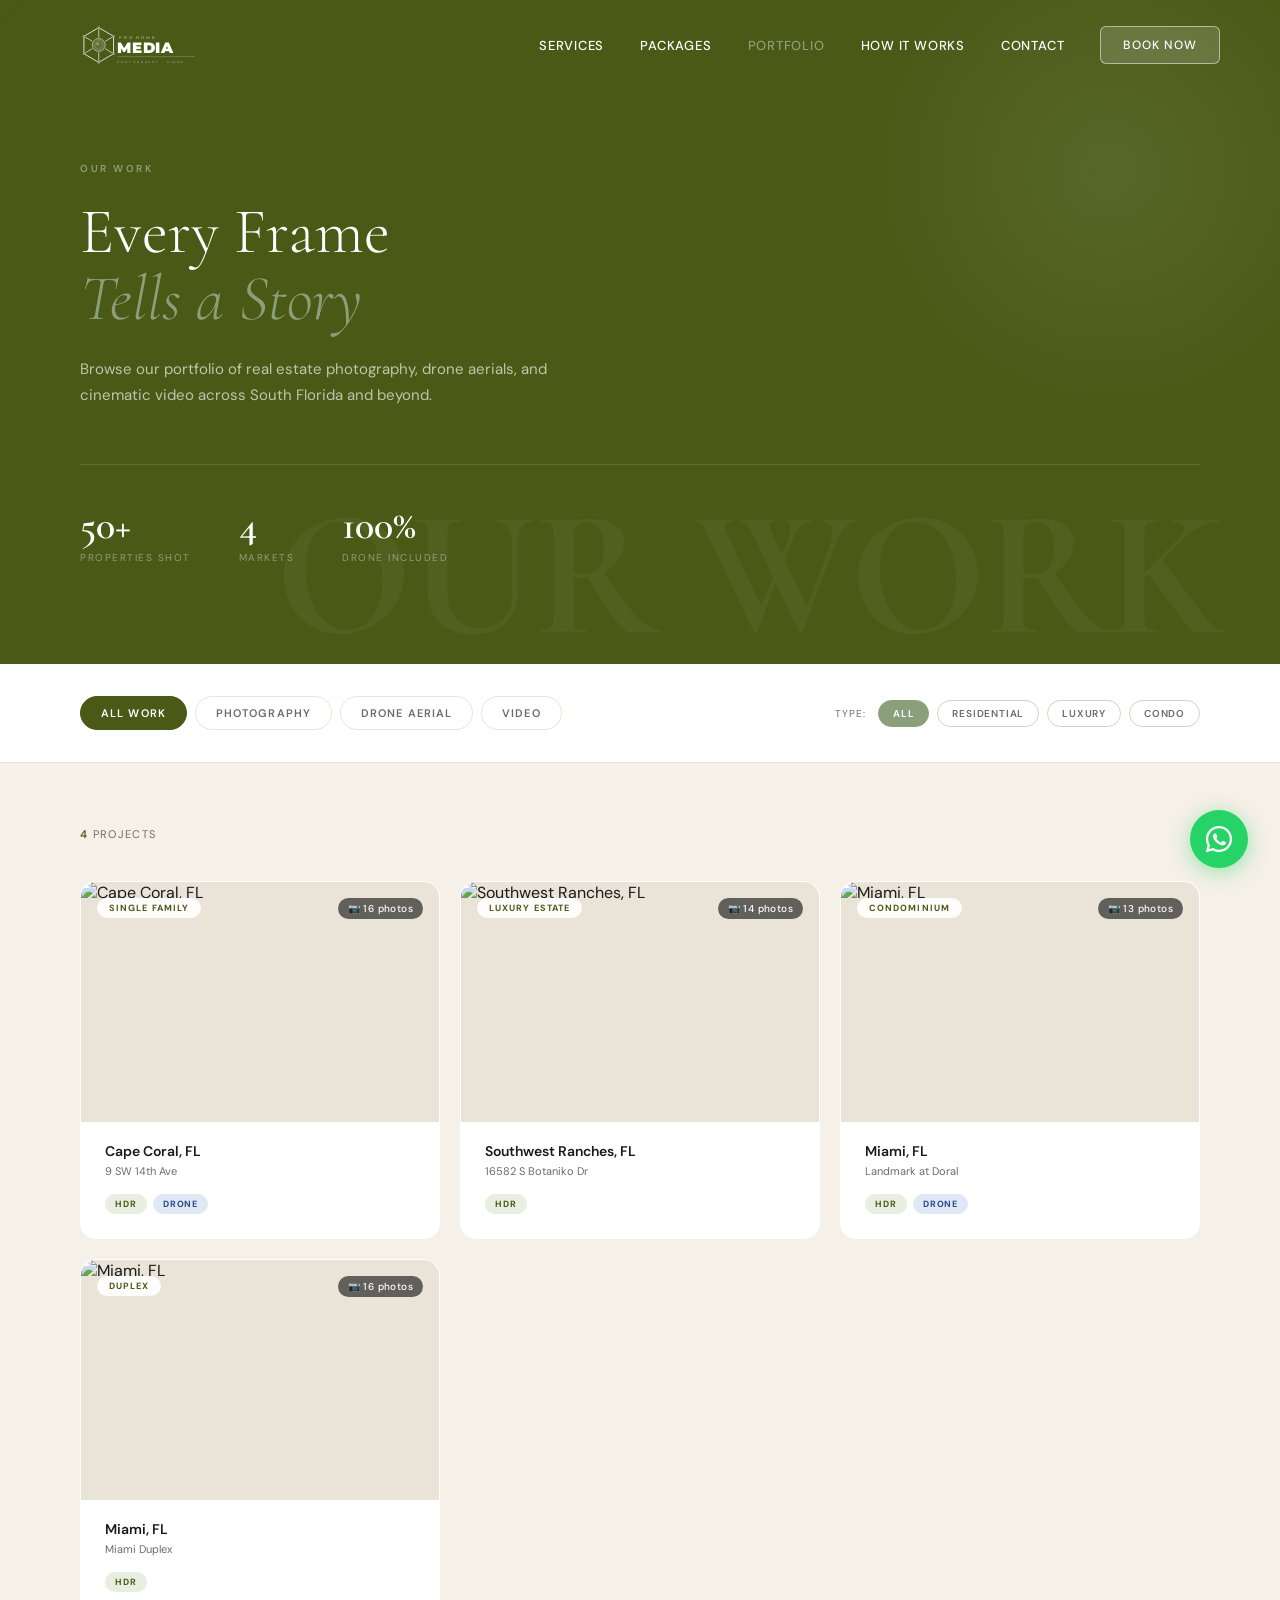
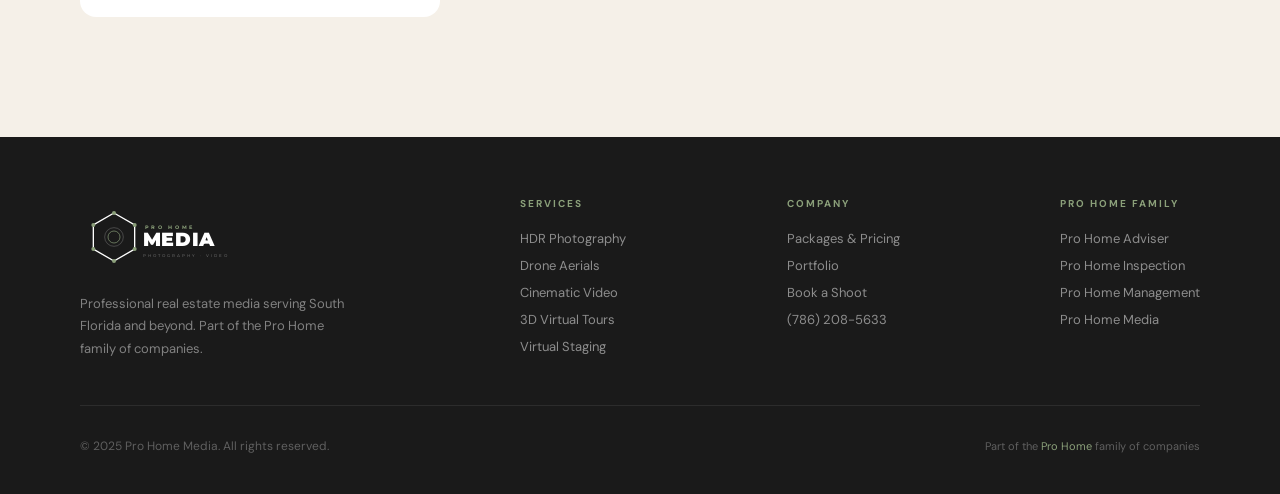
==== portfolio.html @ fde19579 "Initial launch: index.html + portfolio.html Co-Authored-By: Claude Sonnet 4.6 <noreply@anthropic.com" ====
<!DOCTYPE html>
<html lang="en">
<head>
<meta charset="UTF-8">
<meta name="viewport" content="width=device-width, initial-scale=1.0">
<title>Portfolio — Pro Home Media | Real Estate Photography South Florida</title>
<meta name="description" content="Browse Pro Home Media's portfolio of real estate photography, drone aerials, and cinematic video across South Florida.">
<meta property="og:title" content="Portfolio — Pro Home Media">
<meta property="og:description" content="Real estate photography, drone aerials, and cinematic video across South Florida.">
<meta property="og:type" content="website">
<meta property="og:url" content="https://prohomemedia.com/portfolio.html">
<meta property="og:image" content="https://lh3.googleusercontent.com/d/1mr2WyglRHkvHkQP4CD38jduW9vyJCAD6">
<meta name="twitter:card" content="summary_large_image">
<!-- Google tag (gtag.js) -->
<script async src="https://www.googletagmanager.com/gtag/js?id=G-24VMWXKXZ0"></script>
<script>
  window.dataLayer = window.dataLayer || [];
  function gtag(){dataLayer.push(arguments);}
  gtag('js', new Date());
  gtag('config', 'G-24VMWXKXZ0');
</script>
<link rel="canonical" href="https://prohomemedia.com/portfolio.html">
<link rel="icon" type="image/svg+xml" href="data:image/svg+xml,%3Csvg xmlns='http://www.w3.org/2000/svg' viewBox='0 0 64 64'%3E%3Cpolygon points='32,4 58,18 58,46 32,60 6,46 6,18' fill='%234A5916' stroke='%238BA07A' stroke-width='2'/%3E%3Ccircle cx='32' cy='32' r='11' fill='none' stroke='white' stroke-width='2'/%3E%3Ccircle cx='32' cy='32' r='7' fill='none' stroke='%238BA07A' stroke-width='1.5'/%3E%3Ccircle cx='28' cy='28' r='3' fill='white' opacity='0.5'/%3E%3C/svg%3E">
<link href="https://fonts.googleapis.com/css2?family=Cormorant+Garamond:ital,wght@0,300;0,400;0,600;0,700;1,300;1,400&family=DM+Sans:wght@300;400;500;600&family=Montserrat:wght@500;700;900&display=swap" rel="stylesheet">
<style>
:root {
  --green: #4A5916;
  --green-dark: #2e3a0d;
  --green-light: #8BA07A;
  --cream: #F5F0E8;
  --cream-dark: #EAE4D8;
  --black: #1A1A1A;
  --white: #FFFFFF;
  --gray: #6B6B6B;
  --gray-light: #D4D0C8;
}

* { margin: 0; padding: 0; box-sizing: border-box; }
html { scroll-behavior: smooth; }
body {
  font-family: 'DM Sans', sans-serif;
  background: var(--cream);
  color: var(--black);
  overflow-x: hidden;
  cursor: none;
}

/* Cursor */
.cursor { width: 12px; height: 12px; background: var(--green); border-radius: 50%; position: fixed; pointer-events: none; z-index: 9999; transform: translate(-50%,-50%); transition: transform .15s ease; }
.cursor-ring { width: 36px; height: 36px; border: 1.5px solid var(--green); border-radius: 50%; position: fixed; pointer-events: none; z-index: 9998; transform: translate(-50%,-50%); transition: width .3s, height .3s, opacity .3s; }
.cursor-ring.hover { width: 56px; height: 56px; opacity: .5; }

/* NAV */
nav {
  position: fixed; top: 0; left: 0; right: 0; z-index: 100;
  padding: 16px 60px;
  display: flex; align-items: center; justify-content: space-between;
  transition: background .4s, padding .4s, box-shadow .4s;
}
nav.scrolled {
  background: rgba(245,240,232,0.97);
  backdrop-filter: blur(12px);
  padding: 12px 60px;
  box-shadow: 0 1px 24px rgba(74,89,22,.10);
}
.nav-logo { display: flex; align-items: center; text-decoration: none; }
.nav-logo .logo-light { display: none; }
.nav-logo .logo-white { display: block; }
nav.scrolled .nav-logo .logo-light { display: block; }
nav.scrolled .nav-logo .logo-white { display: none; }

.nav-links { display: flex; align-items: center; gap: 36px; }
.nav-links a {
  font-size: 13px; font-weight: 500; letter-spacing: .06em; text-transform: uppercase;
  color: white; text-decoration: none; transition: color .2s; position: relative;
}
nav.scrolled .nav-links a { color: var(--black); }
.nav-links a::after {
  content: ''; position: absolute; bottom: -4px; left: 0; right: 0;
  height: 1.5px; background: var(--green-light);
  transform: scaleX(0); transform-origin: left; transition: transform .3s ease;
}
nav.scrolled .nav-links a::after { background: var(--green); }
.nav-links a:hover::after { transform: scaleX(1); }
.nav-links a:hover { color: var(--green-light); }
nav.scrolled .nav-links a:hover { color: var(--green); }
.nav-links a.active-page { color: var(--green-light) !important; }
nav.scrolled .nav-links a.active-page { color: var(--green) !important; }

.nav-cta {
  background: rgba(255,255,255,.15) !important; color: white !important;
  border: 1.5px solid rgba(255,255,255,.5) !important;
  padding: 10px 22px; border-radius: 6px;
  font-size: 12px !important; letter-spacing: .1em !important;
}
.nav-cta::after { display: none !important; }
.nav-cta:hover { background: white !important; color: var(--green) !important; border-color: white !important; }
nav.scrolled .nav-cta { background: var(--green) !important; color: white !important; border-color: var(--green) !important; }
nav.scrolled .nav-cta:hover { background: var(--green-dark) !important; }

/* PORTFOLIO HERO */
.port-hero {
  background: var(--green);
  padding: 160px 80px 100px;
  position: relative;
  overflow: hidden;
}
.port-hero::before {
  content: '';
  position: absolute; top: -80px; right: -80px;
  width: 500px; height: 500px;
  background: radial-gradient(circle, rgba(139,160,122,.2) 0%, transparent 70%);
}
.port-hero::after {
  content: 'OUR WORK';
  position: absolute;
  font-family: 'Cormorant Garamond', serif;
  font-size: 180px; font-weight: 700;
  color: rgba(255,255,255,.04);
  right: 60px; bottom: -20px;
  letter-spacing: -.02em;
  pointer-events: none;
  white-space: nowrap;
}
.port-hero .eyebrow {
  font-size: 10px; font-weight: 600; letter-spacing: .25em; text-transform: uppercase;
  color: var(--green-light); margin-bottom: 20px;
  opacity: 0; animation: fadeUp .8s ease .2s forwards;
}
.port-hero h1 {
  font-family: 'Cormorant Garamond', serif;
  font-size: clamp(48px, 5vw, 80px); font-weight: 300; line-height: 1.05;
  color: var(--white); margin-bottom: 24px;
  opacity: 0; animation: fadeUp .8s ease .4s forwards;
}
.port-hero h1 em { font-style: italic; color: var(--green-light); }
.port-hero p {
  font-size: 15px; line-height: 1.75; color: rgba(255,255,255,.65);
  max-width: 480px;
  opacity: 0; animation: fadeUp .8s ease .6s forwards;
}
.port-stats {
  display: flex; gap: 48px; margin-top: 56px; padding-top: 40px;
  border-top: 1px solid rgba(255,255,255,.12);
  opacity: 0; animation: fadeUp .8s ease .8s forwards;
}
.port-stat-num {
  font-family: 'Cormorant Garamond', serif;
  font-size: 40px; font-weight: 600; color: var(--white); line-height: 1;
}
.port-stat-label {
  font-size: 10px; letter-spacing: .15em; text-transform: uppercase;
  color: var(--green-light); margin-top: 6px;
}

@keyframes fadeUp {
  from { opacity: 0; transform: translateY(24px); }
  to { opacity: 1; transform: translateY(0); }
}

/* FILTERS */
.filters-wrap {
  background: var(--white);
  padding: 32px 80px;
  display: flex; align-items: center; justify-content: space-between;
  border-bottom: 1px solid var(--cream-dark);
  position: sticky; top: 65px; z-index: 50;
  transition: top .4s;
}
.filter-tabs { display: flex; gap: 8px; }
.filter-btn {
  padding: 9px 20px;
  background: transparent;
  border: 1.5px solid var(--cream-dark);
  border-radius: 24px;
  font-family: 'DM Sans', sans-serif;
  font-size: 11px; font-weight: 600; letter-spacing: .1em; text-transform: uppercase;
  color: var(--gray); cursor: pointer;
  transition: all .2s;
}
.filter-btn:hover { border-color: var(--green-light); color: var(--green); }
.filter-btn.active { background: var(--green); border-color: var(--green); color: white; }

.type-filters { display: flex; gap: 8px; align-items: center; }
.type-filters span { font-size: 10px; letter-spacing: .1em; text-transform: uppercase; color: var(--gray); margin-right: 4px; }
.type-btn {
  padding: 6px 14px;
  background: transparent; border: 1px solid var(--gray-light);
  border-radius: 20px;
  font-family: 'DM Sans', sans-serif;
  font-size: 10px; font-weight: 600; letter-spacing: .08em; text-transform: uppercase;
  color: var(--gray); cursor: pointer; transition: all .2s;
}
.type-btn:hover { border-color: var(--green-light); color: var(--green); }
.type-btn.active { background: var(--green-light); border-color: var(--green-light); color: white; }

/* GRID */
.portfolio-section { padding: 64px 80px 120px; }
.portfolio-count {
  font-size: 11px; letter-spacing: .12em; text-transform: uppercase;
  color: var(--gray); margin-bottom: 40px;
}
.portfolio-count span { color: var(--green); font-weight: 600; }

.portfolio-grid {
  display: grid;
  grid-template-columns: repeat(3, 1fr);
  gap: 20px;
}

.listing-card {
  background: var(--white);
  border-radius: 16px;
  overflow: hidden;
  cursor: pointer;
  transition: transform .3s, box-shadow .3s;
  border: 1.5px solid transparent;
}
.listing-card:hover {
  transform: translateY(-6px);
  box-shadow: 0 20px 60px rgba(74,89,22,.14);
  border-color: var(--green-light);
}
.listing-card.hidden { display: none; }

.card-img {
  position: relative;
  height: 240px;
  overflow: hidden;
  background: var(--cream-dark);
}
.card-img img {
  width: 100%; height: 100%;
  object-fit: cover;
  transition: transform .6s ease;
  filter: saturate(.92);
}
.listing-card:hover .card-img img { transform: scale(1.06); }

.card-overlay {
  position: absolute; inset: 0;
  background: linear-gradient(to top, rgba(26,26,26,.6) 0%, transparent 50%);
  opacity: 0; transition: opacity .3s;
  display: flex; align-items: center; justify-content: center;
}
.listing-card:hover .card-overlay { opacity: 1; }
.overlay-cta {
  background: white; color: var(--green);
  padding: 10px 24px; border-radius: 24px;
  font-size: 11px; font-weight: 700; letter-spacing: .1em; text-transform: uppercase;
  transform: translateY(8px); transition: transform .3s;
}
.listing-card:hover .overlay-cta { transform: translateY(0); }

.card-type-badge {
  position: absolute; top: 16px; left: 16px;
  background: rgba(255,255,255,.92);
  backdrop-filter: blur(8px);
  padding: 4px 12px; border-radius: 20px;
  font-size: 9px; font-weight: 700; letter-spacing: .12em; text-transform: uppercase;
  color: var(--green);
}
.card-photo-count {
  position: absolute; top: 16px; right: 16px;
  background: rgba(26,26,26,.65);
  backdrop-filter: blur(8px);
  padding: 4px 10px; border-radius: 20px;
  font-size: 10px; font-weight: 500; color: white; letter-spacing: .04em;
}

.card-body { padding: 20px 24px 24px; }
.card-address {
  font-size: 14px; font-weight: 600; color: var(--black);
  margin-bottom: 4px;
}
.card-type-label { font-size: 11px; color: var(--gray); margin-bottom: 16px; }

.card-services { display: flex; gap: 6px; }
.service-tag {
  padding: 4px 10px; border-radius: 12px;
  font-size: 9px; font-weight: 700; letter-spacing: .1em; text-transform: uppercase;
}
.tag-hdr { background: #e8efe0; color: var(--green); }
.tag-drone { background: #e0e8f5; color: #2a4a8a; }
.tag-video { background: #f5e8e0; color: #8a2a2a; }
.tag-staging { background: #f5e0f0; color: #6a2a8a; }
.tag-tour { background: #e0f5f0; color: #2a8a6a; }

/* LIGHTBOX */
.lightbox {
  position: fixed; inset: 0; z-index: 1000;
  background: rgba(10,10,10,.96);
  display: none; flex-direction: column;
  align-items: center; justify-content: center;
}
.lightbox.open { display: flex; }

.lb-header {
  position: absolute; top: 0; left: 0; right: 0;
  padding: 20px 32px;
  display: flex; align-items: center; justify-content: space-between;
  background: linear-gradient(to bottom, rgba(0,0,0,.6) 0%, transparent 100%);
}
.lb-title { color: white; }
.lb-title .lb-address { font-size: 15px; font-weight: 600; }
.lb-title .lb-counter { font-size: 11px; color: rgba(255,255,255,.5); letter-spacing: .1em; margin-top: 2px; }

.lb-close {
  width: 44px; height: 44px;
  background: rgba(255,255,255,.1);
  border: 1px solid rgba(255,255,255,.2);
  border-radius: 50%; cursor: pointer;
  display: flex; align-items: center; justify-content: center;
  color: white; font-size: 20px;
  transition: background .2s;
}
.lb-close:hover { background: rgba(255,255,255,.2); }

.lb-main {
  width: 100%; height: 100%;
  display: flex; align-items: center; justify-content: center;
  padding: 80px 80px 160px;
  position: relative;
}
.lb-img-wrap {
  max-width: 1100px; max-height: 100%;
  display: flex; align-items: center; justify-content: center;
}
.lb-img-wrap img {
  max-width: 100%; max-height: calc(100vh - 240px);
  object-fit: contain;
  border-radius: 4px;
  transition: opacity .2s;
}
.lb-img-wrap img.loading { opacity: .3; }

.lb-type-label {
  position: absolute; bottom: 168px; left: 50%; transform: translateX(-50%);
  background: rgba(255,255,255,.08);
  border: 1px solid rgba(255,255,255,.15);
  color: rgba(255,255,255,.7);
  padding: 4px 14px; border-radius: 20px;
  font-size: 10px; letter-spacing: .12em; text-transform: uppercase;
}

.lb-nav {
  position: absolute; top: 50%; transform: translateY(-50%);
  display: flex; gap: 0;
  width: 100%; padding: 0 24px;
  justify-content: space-between;
  pointer-events: none;
}
.lb-btn {
  width: 52px; height: 52px;
  background: rgba(255,255,255,.08);
  border: 1px solid rgba(255,255,255,.15);
  border-radius: 50%;
  color: white; font-size: 22px;
  cursor: pointer;
  display: flex; align-items: center; justify-content: center;
  transition: background .2s, transform .2s;
  pointer-events: all;
  user-select: none;
}
.lb-btn:hover { background: rgba(255,255,255,.18); transform: scale(1.05); }
.lb-btn:active { transform: scale(.95); }

/* Thumbnail strip */
.lb-thumbs {
  position: absolute; bottom: 0; left: 0; right: 0;
  padding: 16px 32px 24px;
  background: linear-gradient(to top, rgba(0,0,0,.8) 0%, transparent 100%);
  display: flex; gap: 8px;
  overflow-x: auto;
  justify-content: center;
  scrollbar-width: none;
}
.lb-thumbs::-webkit-scrollbar { display: none; }
.lb-thumb {
  width: 64px; height: 48px;
  border-radius: 6px; overflow: hidden;
  flex-shrink: 0;
  cursor: pointer;
  border: 2px solid transparent;
  transition: border-color .2s, opacity .2s;
  opacity: .55;
}
.lb-thumb:hover { opacity: .8; }
.lb-thumb.active { border-color: var(--green-light); opacity: 1; }
.lb-thumb img { width: 100%; height: 100%; object-fit: cover; }

/* REVEAL */
.reveal { opacity: 0; transform: translateY(32px); transition: opacity .7s ease, transform .7s ease; }
.reveal.visible { opacity: 1; transform: translateY(0); }

/* EMPTY STATE */
.empty-state {
  grid-column: 1/-1;
  text-align: center;
  padding: 80px 40px;
  display: none;
}
.empty-state.show { display: block; }
.empty-state h3 { font-family: 'Cormorant Garamond', serif; font-size: 32px; font-weight: 300; color: var(--gray); margin-bottom: 12px; }
.empty-state p { font-size: 14px; color: var(--gray-light); }

/* FOOTER */
footer { background: var(--black); padding: 60px 80px 40px; }
.footer-top {
  display: flex; justify-content: space-between; align-items: flex-start;
  padding-bottom: 40px; border-bottom: 1px solid rgba(255,255,255,.08); margin-bottom: 32px;
}
.footer-brand p { font-size: 13px; line-height: 1.7; color: rgba(255,255,255,.45); max-width: 280px; margin-top: 16px; }
.footer-links h4 { font-size: 10px; font-weight: 700; letter-spacing: .2em; text-transform: uppercase; color: var(--green-light); margin-bottom: 20px; }
.footer-links a { display: block; font-size: 13px; color: rgba(255,255,255,.5); text-decoration: none; margin-bottom: 10px; transition: color .2s; }
.footer-links a:hover { color: var(--white); }
.footer-bottom { display: flex; justify-content: space-between; align-items: center; }
.footer-copy { font-size: 12px; color: rgba(255,255,255,.3); }
.footer-umbrella { font-size: 11px; color: rgba(255,255,255,.3); }
.footer-umbrella span { color: var(--green-light); }

/* MOBILE */
@media (max-width: 768px) {
  nav { padding: 20px 24px; }
  nav.scrolled { padding: 14px 24px; }
  .nav-links { display: none; }
  .port-hero { padding: 120px 32px 72px; }
  .port-stats { gap: 28px; }
  .filters-wrap { padding: 20px 24px; flex-direction: column; gap: 16px; align-items: flex-start; }
  .portfolio-section { padding: 40px 24px 80px; }
  .portfolio-grid { grid-template-columns: 1fr; }
  footer { padding: 48px 32px 32px; }
  .footer-top { flex-direction: column; gap: 40px; }
  .footer-bottom { flex-direction: column; gap: 12px; text-align: center; }
  .lb-main { padding: 80px 16px 160px; }
  .lb-btn { width: 40px; height: 40px; font-size: 18px; }
  .lb-thumbs { padding: 12px 16px 20px; }
}

/* WhatsApp floating button */
.whatsapp-fab {
  position: fixed;
  bottom: 32px;
  right: 32px;
  z-index: 500;
  width: 58px;
  height: 58px;
  background: #25D366;
  border-radius: 50%;
  display: flex;
  align-items: center;
  justify-content: center;
  box-shadow: 0 4px 20px rgba(37,211,102,.45);
  text-decoration: none;
  transition: transform .2s ease, box-shadow .2s ease;
}
.whatsapp-fab:hover {
  transform: scale(1.1) translateY(-2px);
  box-shadow: 0 8px 32px rgba(37,211,102,.55);
}
.whatsapp-fab svg { width: 30px; height: 30px; }
</style>
</head>
<body>

<div class="cursor" id="cursor"></div>
<div class="cursor-ring" id="cursorRing"></div>

<!-- NAV -->
<nav id="navbar">
  <a href="index.html" class="nav-logo">
    <svg class="logo-white" width="160" height="58" viewBox="0 0 400 180" xmlns="http://www.w3.org/2000/svg">
      <g transform="translate(72, 90)">
        <polygon points="0,-54 46,-27 46,27 0,54 -46,27 -46,-27" stroke="white" stroke-width="2.5" fill="none"/>
        <line x1="0" y1="-54" x2="0" y2="-24" stroke="white" stroke-width="2" stroke-linecap="round"/>
        <line x1="0" y1="54" x2="0" y2="24" stroke="white" stroke-width="2" stroke-linecap="round"/>
        <line x1="46" y1="-27" x2="21" y2="-12" stroke="white" stroke-width="2" stroke-linecap="round"/>
        <line x1="-46" y1="-27" x2="-21" y2="-12" stroke="white" stroke-width="2" stroke-linecap="round"/>
        <line x1="46" y1="27" x2="21" y2="12" stroke="white" stroke-width="2" stroke-linecap="round"/>
        <line x1="-46" y1="27" x2="-21" y2="12" stroke="white" stroke-width="2" stroke-linecap="round"/>
        <circle cx="0" cy="0" r="20" fill="white" opacity="0.15"/>
        <circle cx="0" cy="0" r="20" stroke="white" stroke-width="1.5" fill="none"/>
        <circle cx="0" cy="0" r="13" stroke="#8BA07A" stroke-width="1.5" fill="none"/>
        <circle cx="-4" cy="-4" r="4" fill="white" opacity="0.35"/>
        <circle cx="0" cy="-54" r="4" fill="#8BA07A"/>
        <circle cx="46" cy="-27" r="4" fill="#8BA07A"/>
        <circle cx="46" cy="27" r="4" fill="#8BA07A"/>
        <circle cx="0" cy="54" r="4" fill="#8BA07A"/>
        <circle cx="-46" cy="27" r="4" fill="#8BA07A"/>
        <circle cx="-46" cy="-27" r="4" fill="#8BA07A"/>
      </g>
      <text x="134" y="72" font-family="Montserrat,sans-serif" font-size="13" font-weight="700" fill="#8BA07A" letter-spacing="6">PRO HOME</text>
      <text x="130" y="114" font-family="Montserrat,sans-serif" font-size="46" font-weight="900" fill="white" letter-spacing="2">MEDIA</text>
      <line x1="130" y1="126" x2="370" y2="126" stroke="#8BA07A" stroke-width="1.5"/>
      <text x="130" y="146" font-family="Montserrat,sans-serif" font-size="10" font-weight="500" fill="rgba(255,255,255,0.5)" letter-spacing="5">PHOTOGRAPHY · VIDEO</text>
    </svg>
    <svg class="logo-light" width="160" height="58" viewBox="0 0 400 180" xmlns="http://www.w3.org/2000/svg">
      <g transform="translate(72, 90)">
        <polygon points="0,-54 46,-27 46,27 0,54 -46,27 -46,-27" stroke="#4A5916" stroke-width="2.5" fill="none"/>
        <line x1="0" y1="-54" x2="0" y2="-24" stroke="#4A5916" stroke-width="2" stroke-linecap="round"/>
        <line x1="0" y1="54" x2="0" y2="24" stroke="#4A5916" stroke-width="2" stroke-linecap="round"/>
        <line x1="46" y1="-27" x2="21" y2="-12" stroke="#4A5916" stroke-width="2" stroke-linecap="round"/>
        <line x1="-46" y1="-27" x2="-21" y2="-12" stroke="#4A5916" stroke-width="2" stroke-linecap="round"/>
        <line x1="46" y1="27" x2="21" y2="12" stroke="#4A5916" stroke-width="2" stroke-linecap="round"/>
        <line x1="-46" y1="27" x2="-21" y2="12" stroke="#4A5916" stroke-width="2" stroke-linecap="round"/>
        <circle cx="0" cy="0" r="20" fill="#4A5916"/>
        <circle cx="0" cy="0" r="13" stroke="white" stroke-width="1.5" fill="none"/>
        <circle cx="-4" cy="-4" r="4" fill="white" opacity="0.4"/>
        <circle cx="0" cy="-54" r="4" fill="#8BA07A"/>
        <circle cx="46" cy="-27" r="4" fill="#8BA07A"/>
        <circle cx="46" cy="27" r="4" fill="#8BA07A"/>
        <circle cx="0" cy="54" r="4" fill="#8BA07A"/>
        <circle cx="-46" cy="27" r="4" fill="#8BA07A"/>
        <circle cx="-46" cy="-27" r="4" fill="#8BA07A"/>
      </g>
      <text x="134" y="72" font-family="Montserrat,sans-serif" font-size="13" font-weight="700" fill="#8BA07A" letter-spacing="6">PRO HOME</text>
      <text x="130" y="114" font-family="Montserrat,sans-serif" font-size="46" font-weight="900" fill="#1A1A1A" letter-spacing="2">MEDIA</text>
      <line x1="130" y1="126" x2="370" y2="126" stroke="#4A5916" stroke-width="1.5"/>
      <text x="130" y="146" font-family="Montserrat,sans-serif" font-size="10" font-weight="500" fill="#8BA07A" letter-spacing="5">PHOTOGRAPHY · VIDEO</text>
    </svg>
  </a>
  <div class="nav-links">
    <a href="index.html#services">Services</a>
    <a href="index.html#packages">Packages</a>
    <a href="portfolio.html" class="active-page">Portfolio</a>
    <a href="index.html#process">How It Works</a>
    <a href="index.html#contact">Contact</a>
    <a href="index.html#contact" class="nav-cta">Book Now</a>
  </div>
</nav>

<!-- HERO -->
<section class="port-hero">
  <p class="eyebrow">Our Work</p>
  <h1>Every Frame<br><em>Tells a Story</em></h1>
  <p>Browse our portfolio of real estate photography, drone aerials, and cinematic video across South Florida and beyond.</p>
  <div class="port-stats">
    <div>
      <div class="port-stat-num">50+</div>
      <div class="port-stat-label">Properties Shot</div>
    </div>
    <div>
      <div class="port-stat-num">4</div>
      <div class="port-stat-label">Markets</div>
    </div>
    <div>
      <div class="port-stat-num">100%</div>
      <div class="port-stat-label">Drone Included</div>
    </div>
  </div>
</section>

<!-- FILTERS -->
<div class="filters-wrap" id="filtersWrap">
  <div class="filter-tabs">
    <button class="filter-btn active" data-service="all">All Work</button>
    <button class="filter-btn" data-service="photos">Photography</button>
    <button class="filter-btn" data-service="drone">Drone Aerial</button>
    <button class="filter-btn" data-service="video">Video</button>
  </div>
  <div class="type-filters">
    <span>Type:</span>
    <button class="type-btn active" data-type="all">All</button>
    <button class="type-btn" data-type="residential">Residential</button>
    <button class="type-btn" data-type="luxury">Luxury</button>
    <button class="type-btn" data-type="condo">Condo</button>
  </div>
</div>

<!-- PORTFOLIO GRID -->
<section class="portfolio-section">
  <p class="portfolio-count reveal"><span id="visibleCount">4</span> projects</p>
  <div class="portfolio-grid" id="portfolioGrid">
    <div class="empty-state" id="emptyState">
      <h3>No projects found</h3>
      <p>Try a different filter combination.</p>
    </div>
  </div>
</section>

<!-- LIGHTBOX -->
<div class="lightbox" id="lightbox" role="dialog" aria-modal="true">
  <div class="lb-header">
    <div class="lb-title">
      <div class="lb-address" id="lbAddress"></div>
      <div class="lb-counter" id="lbCounter"></div>
    </div>
    <button class="lb-close" id="lbClose" aria-label="Close">✕</button>
  </div>
  <div class="lb-main">
    <div class="lb-img-wrap">
      <img id="lbImg" src="" alt="Property photo">
    </div>
    <div class="lb-type-label" id="lbTypeLabel"></div>
    <div class="lb-nav">
      <button class="lb-btn" id="lbPrev" aria-label="Previous">←</button>
      <button class="lb-btn" id="lbNext" aria-label="Next">→</button>
    </div>
  </div>
  <div class="lb-thumbs" id="lbThumbs"></div>
</div>

<!-- FOOTER -->
<footer>
  <div class="footer-top">
    <div class="footer-brand">
      <svg width="180" height="80" viewBox="0 0 260 120" xmlns="http://www.w3.org/2000/svg" style="margin-bottom:16px; display:block;">
        <g transform="translate(46, 60)">
          <polygon points="0,-36 31,-18 31,18 0,36 -31,18 -31,-18" stroke="white" stroke-width="2" fill="none"/>
          <circle cx="0" cy="0" r="14" stroke="white" stroke-width="1" fill="none" opacity="0.3"/>
          <circle cx="0" cy="0" r="9" stroke="#8BA07A" stroke-width="1" fill="none"/>
          <circle cx="0" cy="-36" r="3" fill="#8BA07A"/>
          <circle cx="31" cy="-18" r="3" fill="#8BA07A"/>
          <circle cx="31" cy="18" r="3" fill="#8BA07A"/>
          <circle cx="0" cy="36" r="3" fill="#8BA07A"/>
          <circle cx="-31" cy="18" r="3" fill="#8BA07A"/>
          <circle cx="-31" cy="-18" r="3" fill="#8BA07A"/>
        </g>
        <text x="92" y="48" font-family="Montserrat,sans-serif" font-size="8" font-weight="700" fill="#8BA07A" letter-spacing="4">PRO HOME</text>
        <text x="89" y="74" font-family="Montserrat,sans-serif" font-size="28" font-weight="900" fill="white" letter-spacing="1">MEDIA</text>
        <text x="89" y="90" font-family="Montserrat,sans-serif" font-size="6.5" font-weight="500" fill="#666" letter-spacing="3">PHOTOGRAPHY · VIDEO</text>
      </svg>
      <p>Professional real estate media serving South Florida and beyond. Part of the Pro Home family of companies.</p>
    </div>
    <div class="footer-links">
      <h4>Services</h4>
      <a href="index.html#services">HDR Photography</a>
      <a href="index.html#services">Drone Aerials</a>
      <a href="index.html#services">Cinematic Video</a>
      <a href="index.html#services">3D Virtual Tours</a>
      <a href="index.html#services">Virtual Staging</a>
    </div>
    <div class="footer-links">
      <h4>Company</h4>
      <a href="index.html#packages">Packages & Pricing</a>
      <a href="portfolio.html">Portfolio</a>
      <a href="index.html#contact">Book a Shoot</a>
      <a href="tel:17862085633">(786) 208-5633</a>
    </div>
    <div class="footer-links">
      <h4>Pro Home Family</h4>
      <a href="#">Pro Home Adviser</a>
      <a href="#">Pro Home Inspection</a>
      <a href="#">Pro Home Management</a>
      <a href="#">Pro Home Media</a>
    </div>
  </div>
  <div class="footer-bottom">
    <div class="footer-copy">© 2025 Pro Home Media. All rights reserved.</div>
    <div class="footer-umbrella">Part of the <span>Pro Home</span> family of companies</div>
  </div>
</footer>

<script>
// ─── DATA ───────────────────────────────────────────────────────────────────
const GD = id => `https://lh3.googleusercontent.com/d/${id}`;

const listings = [
  {
    id: 'cape-coral-sw14',
    address: 'Cape Coral, FL',
    neighborhood: '9 SW 14th Ave',
    type: 'residential',
    typeLabel: 'Single Family',
    services: ['photos', 'drone'],
    cover: GD('1mr2WyglRHkvHkQP4CD38jduW9vyJCAD6'),
    photos: [
      { id: '1mr2WyglRHkvHkQP4CD38jduW9vyJCAD6', kind: 'hdr' },
      { id: '1Ui9wuZ90e9ujXGf5-qvDOzHotDBcoPso', kind: 'hdr' },
      { id: '1QIl-FzMH-r0860Cd_EDzhBq7v9LTuTnV', kind: 'hdr' },
      { id: '1jjgEREXG59khyolXyWsYgkmHry_OP6wa', kind: 'hdr' },
      { id: '1QTtI6YUwklu-uE4-rUAg3UJAL_I-cZ90', kind: 'hdr' },
      { id: '1zhILOHy_5rXPVl7WnFGifRHZZ24BA_Cn', kind: 'hdr' },
      { id: '1oGq7O1ly2_M2cBsm0f8a9BlFsQrUn3IL', kind: 'hdr' },
      { id: '1kWgtj5QuHde5R4FdoiPtnsumnxrPCVog', kind: 'hdr' },
      { id: '11qyNLwm2058ri0EdpeTtO6lUIqKC7S4_', kind: 'drone' },
      { id: '1xAoiRdFlpBaxYEncyplEyngjXpJSvq7p', kind: 'drone' },
      { id: '1YCNema-tQFk_B5767hM4HIpQbYpBI_RP', kind: 'drone' },
      { id: '1ua3eIN7IEQr6PbOeN-WhzVdiX9DORNHI', kind: 'drone' },
      { id: '1CtIHuL_Gbd5kGLu07P5KPDhcUjHHM6C-', kind: 'drone' },
      { id: '1JB9o5Z2bftgFprtqsj_FMtHjXPGS8X13', kind: 'drone' },
      { id: '1EeWmkNRZ2VySHsOOv4vZu92FN8OhcFT9', kind: 'drone' },
      { id: '1XbZAjNHAOTeso1aLBjb1GG15Z-nt5swc', kind: 'drone' },
    ]
  },
  {
    id: 'sw-ranches-botaniko',
    address: 'Southwest Ranches, FL',
    neighborhood: '16582 S Botaniko Dr',
    type: 'luxury',
    typeLabel: 'Luxury Estate',
    services: ['photos'],
    cover: GD('1seCEkaGIplR9nY02PFVdu3_VuG6i8bFn'),
    photos: [
      { id: '1seCEkaGIplR9nY02PFVdu3_VuG6i8bFn', kind: 'hdr' },
      { id: '1V2r5iq3Imw-gf-8faV7K62t11gzVmTz9', kind: 'hdr' },
      { id: '1rdSoVbdI37RtMjPasyIs1Agcuci4wmfw', kind: 'hdr' },
      { id: '1gDwuajnbENaq0XnMLTnZQRMRT51vBcR2', kind: 'hdr' },
      { id: '1MMQPICFRiIpFNDyj4lkQI1iiunQ7-axR', kind: 'hdr' },
      { id: '1Uv4vD1VSdbq48scOFb1D7ftj9yrjh7VC', kind: 'hdr' },
      { id: '1OTQU_Vx5eoW5d3WG0zIeu3e6hoyCt21Q', kind: 'hdr' },
      { id: '1rdKSFNZm-ZudL0M9IWR95duXJw-r0Xcw', kind: 'hdr' },
      { id: '1FhkSio-dk1XdhF4OOSFy_eLDpuszCumS', kind: 'hdr' },
      { id: '1qaXMQL8KZ94dId9fAXS0MY26dgPrEa2_', kind: 'hdr' },
      { id: '1-q8hGi6qwj0cuJJ6wF6sxiNX3OVpAOpC', kind: 'hdr' },
      { id: '1bcUh4yAzv3tVp47zPMzjCnvMYQHOSSS4', kind: 'hdr' },
      { id: '1uBa2dyu3TxEJ_-65a9T23iUrOlhao-Nw', kind: 'hdr' },
      { id: '1oXFpqSDo7yQDCO49oNt120tAwr8e1UlI', kind: 'hdr' },
    ]
  },
  {
    id: 'landmark-304',
    address: 'Miami, FL',
    neighborhood: 'Landmark at Doral',
    type: 'condo',
    typeLabel: 'Condominium',
    services: ['photos', 'drone'],
    cover: GD('12fNPex0uaOgkzaOY234-uOT7COPkiMAe'),
    photos: [
      { id: '12fNPex0uaOgkzaOY234-uOT7COPkiMAe', kind: 'hdr' },
      { id: '1NMDn6SKBafyizdcqJqjYWakbINF_t4yS', kind: 'hdr' },
      { id: '1wR85Pf_VTdSXUqNk3YltBds7q2CyXstx', kind: 'hdr' },
      { id: '1YsHVMVpO9LLXhNkPCJtKBdkevpHCx_jo', kind: 'hdr' },
      { id: '1C_itRKFAKnF9OvJ5FFnoFWuzCNBf_EnJ', kind: 'hdr' },
      { id: '10GLbpyKRlmg_JnElhVV2oi7S7RPD2bYh', kind: 'hdr' },
      { id: '1iQXpRZlvBya_wyzQYVZv_fEMisccRePP', kind: 'hdr' },
      { id: '1HOlpeUL-xaZ1QwsKwx_oPdUiJc5j_uMq', kind: 'hdr' },
      { id: '1h3BVRaLtdLUrdQ_re2Qu8UBO7kBsRe6w', kind: 'hdr' },
      { id: '1er7KkVduni20d_EJ_ObYICUCHrnh5E5Y', kind: 'hdr' },
      { id: '1cZpoL148bjr2TI_yz4kmn-3TP54PQS4C', kind: 'drone' },
      { id: '14CC_-y8ZtXM3t_46ldmD6ewTXfZDNL3l', kind: 'drone' },
      { id: '1MUsxAIgFVwzlvNP1pC5L-mSyS6zZ8_ej', kind: 'drone' },
    ]
  },
  {
    id: 'miami-duplex',
    address: 'Miami, FL',
    neighborhood: 'Miami Duplex',
    type: 'residential',
    typeLabel: 'Duplex',
    services: ['photos'],
    cover: GD('1iBZ_mW-kYuz1SDjZJnta5HnUyhP82yuR'),
    photos: [
      { id: '1iBZ_mW-kYuz1SDjZJnta5HnUyhP82yuR', kind: 'hdr' },
      { id: '1ulfN0_spdjxiKHI21hEe65_qIuKaLQfA', kind: 'hdr' },
      { id: '19lm-IDf_6spW2MGO6-ilOnj3FC3leEQb', kind: 'hdr' },
      { id: '1hIsDQp5dnWcohFJ4fiwAqlOSpaKXVGMy', kind: 'hdr' },
      { id: '1GbEl8JZ3E3rlwrraNN1BmxdKWMmpuYWF', kind: 'hdr' },
      { id: '15G-gT0nKqM9TNVjv7mmrSXISwO_awTOi', kind: 'hdr' },
      { id: '1jHyFuRy6YzP_1naa9PRDhu-h7ZvPJLpG', kind: 'hdr' },
      { id: '1lGCNOyvS3-yCG2xEDVNsMfReF3okztab', kind: 'hdr' },
      { id: '1HqVopBWkJYBc3oe_7YrXml-EYsrHCmLL', kind: 'hdr' },
      { id: '1VpVlCpPyrE-62V-Zix1mIF4XYKV7r6qW', kind: 'hdr' },
      { id: '1hrek08zc93chuxPpOv8iH0GlJYjG9dnF', kind: 'hdr' },
      { id: '1Hz8OSIfsZqqERBPg6FRkGKtcMlK6htv9', kind: 'hdr' },
      { id: '1eBpDPZJTwRLtnZSgVgOoY5opoEdGWZ9B', kind: 'hdr' },
      { id: '1vPnS0IkSattJMMlhV8AXxnUvFUN8KNwO', kind: 'hdr' },
      { id: '1VV9Wo5mmvr52slv7583uTXqE2U41v-O4', kind: 'hdr' },
      { id: '1kB37aKvQ6J99idSferUVn4k463C_ooqJ', kind: 'hdr' },
    ]
  }
];

const serviceLabels = { photos: 'HDR', drone: 'Drone', video: 'Video', staging: 'Staging', tour: '3D Tour' };
const serviceTagClass = { photos: 'tag-hdr', drone: 'tag-drone', video: 'tag-video', staging: 'tag-staging', tour: 'tag-tour' };
const kindLabel = { hdr: 'HDR Photography', drone: 'Drone Aerial', video: 'Cinematic Video' };

// ─── RENDER GRID ────────────────────────────────────────────────────────────
const grid = document.getElementById('portfolioGrid');
const emptyState = document.getElementById('emptyState');
const visibleCount = document.getElementById('visibleCount');

function buildCards() {
  listings.forEach(l => {
    const card = document.createElement('div');
    card.className = 'listing-card reveal';
    card.dataset.id = l.id;
    card.dataset.type = l.type;
    card.dataset.services = l.services.join(',');

    const serviceTags = l.services.map(s =>
      `<span class="service-tag ${serviceTagClass[s]}">${serviceLabels[s]}</span>`
    ).join('');

    card.innerHTML = `
      <div class="card-img">
        <img src="${l.cover}" alt="${l.address}" loading="lazy">
        <div class="card-type-badge">${l.typeLabel}</div>
        <div class="card-photo-count">📷 ${l.photos.length} photos</div>
        <div class="card-overlay">
          <div class="overlay-cta">View Gallery</div>
        </div>
      </div>
      <div class="card-body">
        <div class="card-address">${l.address}</div>
        <div class="card-type-label">${l.neighborhood}</div>
        <div class="card-services">${serviceTags}</div>
      </div>
    `;

    card.addEventListener('click', () => openLightbox(l.id));
    grid.appendChild(card);
  });

  grid.appendChild(emptyState);
  observeReveal();
}

// ─── FILTER ─────────────────────────────────────────────────────────────────
let activeService = 'all';
let activeType = 'all';

document.querySelectorAll('.filter-btn').forEach(btn => {
  btn.addEventListener('click', () => {
    document.querySelectorAll('.filter-btn').forEach(b => b.classList.remove('active'));
    btn.classList.add('active');
    activeService = btn.dataset.service;
    applyFilters();
  });
});

document.querySelectorAll('.type-btn').forEach(btn => {
  btn.addEventListener('click', () => {
    document.querySelectorAll('.type-btn').forEach(b => b.classList.remove('active'));
    btn.classList.add('active');
    activeType = btn.dataset.type;
    applyFilters();
  });
});

function applyFilters() {
  let count = 0;
  document.querySelectorAll('.listing-card').forEach(card => {
    const services = card.dataset.services.split(',');
    const type = card.dataset.type;
    const matchService = activeService === 'all' || services.includes(activeService);
    const matchType = activeType === 'all' || type === activeType;
    if (matchService && matchType) {
      card.classList.remove('hidden');
      count++;
    } else {
      card.classList.add('hidden');
    }
  });
  visibleCount.textContent = count;
  emptyState.classList.toggle('show', count === 0);
}

// ─── LIGHTBOX ────────────────────────────────────────────────────────────────
let currentListing = null;
let currentIndex = 0;

const lightbox = document.getElementById('lightbox');
const lbImg = document.getElementById('lbImg');
const lbAddress = document.getElementById('lbAddress');
const lbCounter = document.getElementById('lbCounter');
const lbTypeLabel = document.getElementById('lbTypeLabel');
const lbThumbs = document.getElementById('lbThumbs');
const lbClose = document.getElementById('lbClose');
const lbPrev = document.getElementById('lbPrev');
const lbNext = document.getElementById('lbNext');

function openLightbox(id) {
  currentListing = listings.find(l => l.id === id);
  currentIndex = 0;
  buildThumbs();
  showPhoto(0);
  lightbox.classList.add('open');
  document.body.style.overflow = 'hidden';
}

function closeLightbox() {
  lightbox.classList.remove('open');
  document.body.style.overflow = '';
}

function buildThumbs() {
  lbThumbs.innerHTML = '';
  currentListing.photos.forEach((p, i) => {
    const t = document.createElement('div');
    t.className = 'lb-thumb' + (i === 0 ? ' active' : '');
    t.innerHTML = `<img src="${GD(p.id)}" alt="" loading="lazy">`;
    t.addEventListener('click', () => showPhoto(i));
    lbThumbs.appendChild(t);
  });
}

function showPhoto(index) {
  const photo = currentListing.photos[index];
  currentIndex = index;

  lbImg.classList.add('loading');
  lbImg.onload = () => lbImg.classList.remove('loading');
  lbImg.src = GD(photo.id);

  lbAddress.textContent = `${currentListing.address} — ${currentListing.neighborhood}`;
  lbCounter.textContent = `${index + 1} / ${currentListing.photos.length}`;
  lbTypeLabel.textContent = kindLabel[photo.kind] || photo.kind.toUpperCase();

  document.querySelectorAll('.lb-thumb').forEach((t, i) => {
    t.classList.toggle('active', i === index);
  });

  // scroll thumb into view
  const thumbs = document.querySelectorAll('.lb-thumb');
  if (thumbs[index]) thumbs[index].scrollIntoView({ behavior: 'smooth', inline: 'center', block: 'nearest' });
}

function prev() { showPhoto((currentIndex - 1 + currentListing.photos.length) % currentListing.photos.length); }
function next() { showPhoto((currentIndex + 1) % currentListing.photos.length); }

lbClose.addEventListener('click', closeLightbox);
lbPrev.addEventListener('click', prev);
lbNext.addEventListener('click', next);

lightbox.addEventListener('click', e => { if (e.target === lightbox) closeLightbox(); });

document.addEventListener('keydown', e => {
  if (!lightbox.classList.contains('open')) return;
  if (e.key === 'Escape') closeLightbox();
  if (e.key === 'ArrowLeft') prev();
  if (e.key === 'ArrowRight') next();
});

// ─── CURSOR ──────────────────────────────────────────────────────────────────
const cursor = document.getElementById('cursor');
const ring = document.getElementById('cursorRing');
let mx = 0, my = 0, rx = 0, ry = 0;
document.addEventListener('mousemove', e => {
  mx = e.clientX; my = e.clientY;
  cursor.style.left = mx + 'px'; cursor.style.top = my + 'px';
});
(function animRing() {
  rx += (mx - rx) * .12; ry += (my - ry) * .12;
  ring.style.left = rx + 'px'; ring.style.top = ry + 'px';
  requestAnimationFrame(animRing);
})();
document.querySelectorAll('a, button, .listing-card, .lb-btn, .lb-thumb').forEach(el => {
  el.addEventListener('mouseenter', () => ring.classList.add('hover'));
  el.addEventListener('mouseleave', () => ring.classList.remove('hover'));
});

// ─── NAV SCROLL ──────────────────────────────────────────────────────────────
const navbar = document.getElementById('navbar');
window.addEventListener('scroll', () => {
  navbar.classList.toggle('scrolled', window.scrollY > 40);
});

// ─── SCROLL REVEAL ───────────────────────────────────────────────────────────
function observeReveal() {
  const observer = new IntersectionObserver(entries => {
    entries.forEach(e => { if (e.isIntersecting) e.target.classList.add('visible'); });
  }, { threshold: .1 });
  document.querySelectorAll('.reveal').forEach(el => observer.observe(el));
}

// ─── INIT ────────────────────────────────────────────────────────────────────
buildCards();
</script>

<!-- WhatsApp floating button -->
<a href="https://wa.me/17862085633?text=Hi%2C%20I%27m%20interested%20in%20booking%20a%20real%20estate%20shoot%20with%20Pro%20Home%20Media."
   class="whatsapp-fab" target="_blank" rel="noopener" aria-label="Chat on WhatsApp">
  <svg viewBox="0 0 32 32" fill="white" xmlns="http://www.w3.org/2000/svg">
    <path d="M16 2C8.268 2 2 8.268 2 16c0 2.432.638 4.715 1.756 6.693L2 30l7.535-1.724A13.924 13.924 0 0016 30c7.732 0 14-6.268 14-14S23.732 2 16 2zm0 25.5a11.45 11.45 0 01-5.84-1.598l-.418-.249-4.473 1.022 1.054-4.355-.273-.447A11.43 11.43 0 014.5 16C4.5 9.596 9.596 4.5 16 4.5S27.5 9.596 27.5 16 22.404 27.5 16 27.5zM22.71 19.15c-.34-.17-2.006-.99-2.317-1.103-.311-.113-.537-.17-.763.17-.226.34-.875 1.103-1.072 1.33-.198.226-.396.255-.736.085-.34-.17-1.435-.53-2.733-1.686-1.01-.9-1.69-2.013-1.888-2.353-.198-.34-.021-.523.149-.693.153-.152.34-.397.51-.595.17-.198.226-.34.34-.566.113-.226.056-.425-.028-.595-.085-.17-.763-1.84-1.044-2.52-.275-.66-.554-.57-.763-.58l-.65-.011c-.226 0-.594.085-.905.425-.311.34-1.187 1.16-1.187 2.829s1.215 3.28 1.384 3.507c.17.226 2.39 3.648 5.79 5.118.81.35 1.441.558 1.933.714.812.258 1.55.221 2.134.134.651-.097 2.006-.82 2.288-1.611.283-.791.283-1.468.198-1.61-.085-.141-.311-.226-.651-.397z"/>
  </svg>
</a>
</body>
</html>
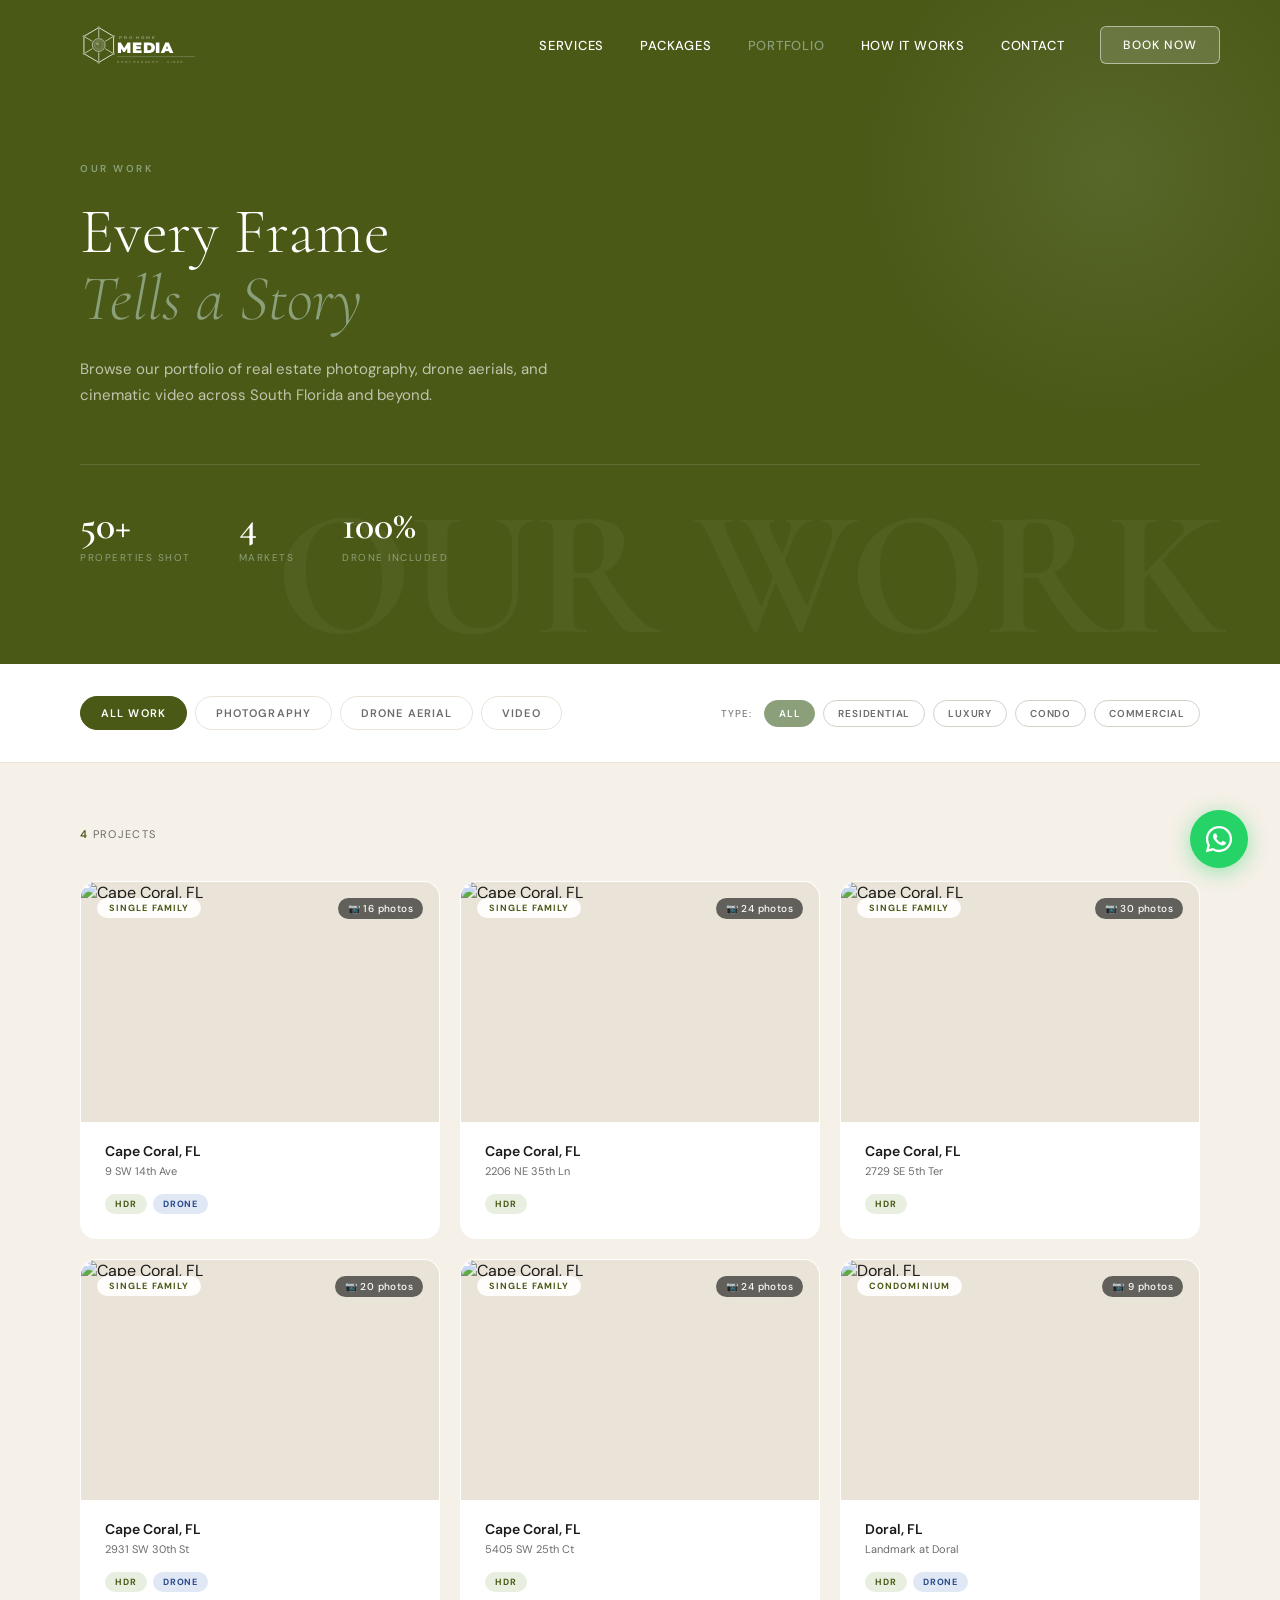
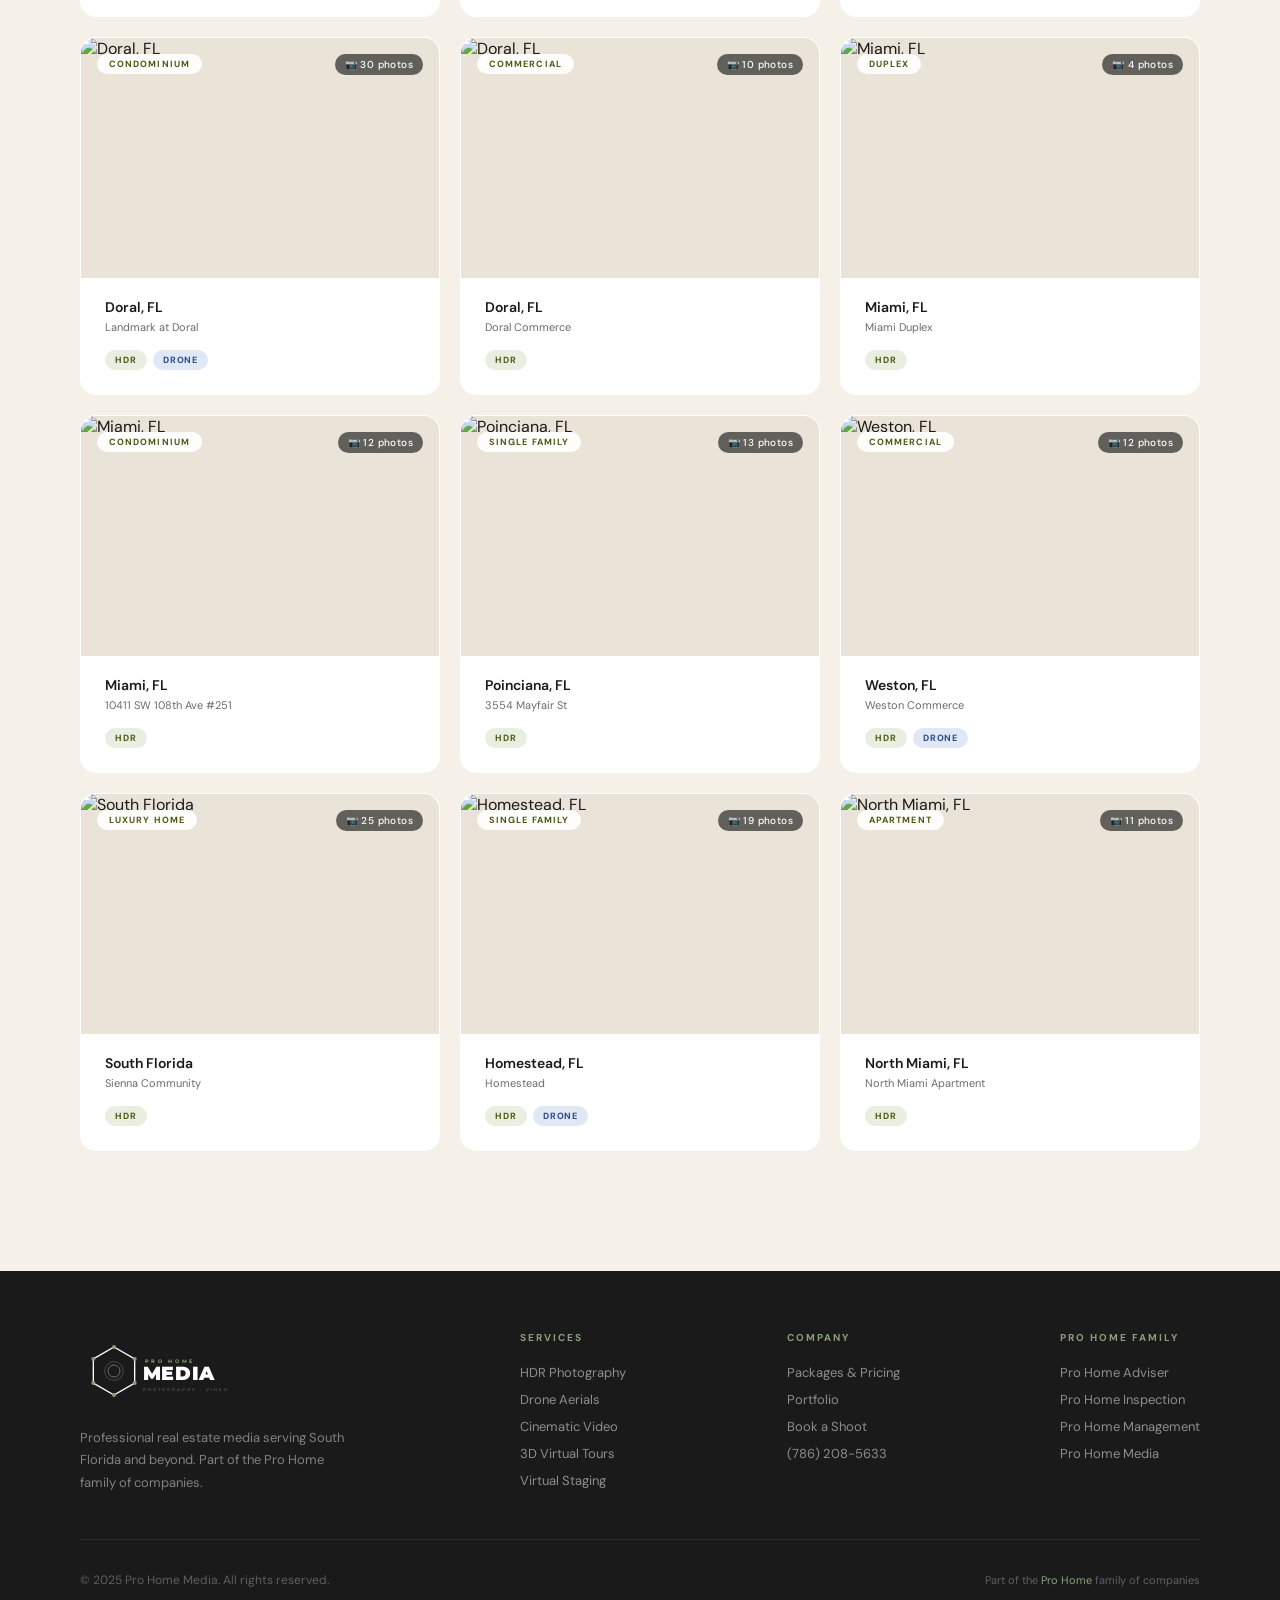
==== commit 950059d8: "Expand portfolio to 15 projects from PH-MEDIA Drive folders Co-Authored-By: Claude Sonnet 4.6 <norep" ====
--- a/portfolio.html
+++ b/portfolio.html
@@ -564,6 +564,7 @@
     <button class="type-btn" data-type="residential">Residential</button>
     <button class="type-btn" data-type="luxury">Luxury</button>
     <button class="type-btn" data-type="condo">Condo</button>
+    <button class="type-btn" data-type="commercial">Commercial</button>
   </div>
 </div>
 
@@ -656,6 +657,7 @@
 const GD = id => `https://lh3.googleusercontent.com/d/${id}`;
 
 const listings = [
+  // ── 1. Cape Coral · 9 SW 14 Ave ──────────────────────────────────────────
   {
     id: 'cape-coral-sw14',
     address: 'Cape Coral, FL',
@@ -683,82 +685,403 @@
       { id: '1XbZAjNHAOTeso1aLBjb1GG15Z-nt5swc', kind: 'drone' },
     ]
   },
-  {
-    id: 'sw-ranches-botaniko',
-    address: 'Southwest Ranches, FL',
-    neighborhood: '16582 S Botaniko Dr',
-    type: 'luxury',
-    typeLabel: 'Luxury Estate',
+  // ── 2. Cape Coral · 2206 NE 35th Ln ─────────────────────────────────────
+  {
+    id: 'cape-coral-ne35',
+    address: 'Cape Coral, FL',
+    neighborhood: '2206 NE 35th Ln',
+    type: 'residential', typeLabel: 'Single Family',
     services: ['photos'],
-    cover: GD('1seCEkaGIplR9nY02PFVdu3_VuG6i8bFn'),
-    photos: [
-      { id: '1seCEkaGIplR9nY02PFVdu3_VuG6i8bFn', kind: 'hdr' },
-      { id: '1V2r5iq3Imw-gf-8faV7K62t11gzVmTz9', kind: 'hdr' },
-      { id: '1rdSoVbdI37RtMjPasyIs1Agcuci4wmfw', kind: 'hdr' },
-      { id: '1gDwuajnbENaq0XnMLTnZQRMRT51vBcR2', kind: 'hdr' },
-      { id: '1MMQPICFRiIpFNDyj4lkQI1iiunQ7-axR', kind: 'hdr' },
-      { id: '1Uv4vD1VSdbq48scOFb1D7ftj9yrjh7VC', kind: 'hdr' },
-      { id: '1OTQU_Vx5eoW5d3WG0zIeu3e6hoyCt21Q', kind: 'hdr' },
-      { id: '1rdKSFNZm-ZudL0M9IWR95duXJw-r0Xcw', kind: 'hdr' },
-      { id: '1FhkSio-dk1XdhF4OOSFy_eLDpuszCumS', kind: 'hdr' },
-      { id: '1qaXMQL8KZ94dId9fAXS0MY26dgPrEa2_', kind: 'hdr' },
-      { id: '1-q8hGi6qwj0cuJJ6wF6sxiNX3OVpAOpC', kind: 'hdr' },
-      { id: '1bcUh4yAzv3tVp47zPMzjCnvMYQHOSSS4', kind: 'hdr' },
-      { id: '1uBa2dyu3TxEJ_-65a9T23iUrOlhao-Nw', kind: 'hdr' },
-      { id: '1oXFpqSDo7yQDCO49oNt120tAwr8e1UlI', kind: 'hdr' },
-    ]
-  },
-  {
-    id: 'landmark-304',
-    address: 'Miami, FL',
+    cover: GD('15SoJ2gi4McQAFCw7Nt84OnZb-UyjVxVf'),
+    photos: [
+      { id: '15SoJ2gi4McQAFCw7Nt84OnZb-UyjVxVf', kind: 'hdr' },
+      { id: '1J0wv_TyahzrXW4ot9SY7_HQr_H8bU090', kind: 'hdr' },
+      { id: '10N6JJZcHnNK9-rxQMrkENBB-t04NKN4W', kind: 'hdr' },
+      { id: '1XrNw3WAvgkfeLQZbXmaRxaInh7scml2w', kind: 'hdr' },
+      { id: '1T-As9J1TaVJFROEY_97QKLyKz9ME5wzN', kind: 'hdr' },
+      { id: '1eUb6FSqzeZvpcm3lZ9lZS-D3Qm0HPmUv', kind: 'hdr' },
+      { id: '1BmdJtTwsF9V6EMNsno6QxpUATTy1l52X', kind: 'hdr' },
+      { id: '1Mzbf8CdCyzdeqkC4nYagZjNMU1TRNvM0', kind: 'hdr' },
+      { id: '1JmTgK8-__PWmt4-cBCKAm5uiC9ipNyaG', kind: 'hdr' },
+      { id: '1o1p9rCWwHyBROTk3dPz8V1Oeqcg62nAc', kind: 'hdr' },
+      { id: '1hUcly7vDutG3Io4yngx3ziDeyfNnrmyU', kind: 'hdr' },
+      { id: '1qrFyWDqgsVN4_bMIl24arH1yxjywLjQ-', kind: 'hdr' },
+      { id: '1x4NqzH6yjPC8jODbWev27F9heq-oE-gt', kind: 'hdr' },
+      { id: '1TmduGlNcsl5hjI7WNhWi9OQHJa7b-hnD', kind: 'hdr' },
+      { id: '1VatTpfMgBXk42hxhA5n76Szmp6_JinIE', kind: 'hdr' },
+      { id: '1qm-zwWa17aM4gVvBo9vnEIITI3VIaeX5', kind: 'hdr' },
+      { id: '1leT_J3n8sgo7ptwlSCEv9zIHhnzcor0I', kind: 'hdr' },
+      { id: '1KA-yl2p5eW-63hP9UFX5IP6BE0co3GsB', kind: 'hdr' },
+      { id: '1eBRYUuD34yVHPigkkx0XbSg9UKjKYnwV', kind: 'hdr' },
+      { id: '12fIqVhnNf8ndAQuJeoDVnYP0SvbRSD4s', kind: 'hdr' },
+      { id: '1AeLKYLpJ-UsPTZhgebGecXWk4uBOXBah', kind: 'hdr' },
+      { id: '1bxnuYSl3WK0pMFarXp-gjgsdG9PLZbzM', kind: 'hdr' },
+      { id: '1Ag6ZbT6x7aiv4w1a1G0iXEyeBU2pwf7E', kind: 'hdr' },
+      { id: '1Ar8l7CaiXIUJKd2uXJ8ciuTHnMRZvqVZ', kind: 'hdr' },
+    ]
+  },
+  // ── 3. Cape Coral · 2729 SE 5th Ter ──────────────────────────────────────
+  {
+    id: 'cape-coral-se5',
+    address: 'Cape Coral, FL',
+    neighborhood: '2729 SE 5th Ter',
+    type: 'residential', typeLabel: 'Single Family',
+    services: ['photos'],
+    cover: GD('1FeEIL0hARDkBh9xJ38mzaU1DHWiMxkVR'),
+    photos: [
+      { id: '1FeEIL0hARDkBh9xJ38mzaU1DHWiMxkVR', kind: 'hdr' },
+      { id: '1f_iFjAAB28OGzT0ras3t_Bq-I2_Iqbca', kind: 'hdr' },
+      { id: '1nRGvcBt3v8dElxCg0BWxvrgyk15RKCo3', kind: 'hdr' },
+      { id: '1VyzExweqNrgildw6trvW-beY1o9DaG6e', kind: 'hdr' },
+      { id: '1KxAhKQ8PE10eKvqGjyPJupuv9eJVxBpr', kind: 'hdr' },
+      { id: '1gjOpFJJ1XUqN_ec3ombA3MVD9Y83nmAh', kind: 'hdr' },
+      { id: '1w9CjztsP2lBrF8LyX9f4bx38-1Thm7OQ', kind: 'hdr' },
+      { id: '1CLWjiuvv0LXmJJXG_6WW_oMzIHFVHVCj', kind: 'hdr' },
+      { id: '1T7KtD8pIsyU2tLOx6oBAgTWKM1vcDa8E', kind: 'hdr' },
+      { id: '1ypMYc209b6chDSY-FH4_a2AzgsItMeiK', kind: 'hdr' },
+      { id: '1wZWL-X47soXEH7PK6ryyaBbWyoCTi-ih', kind: 'hdr' },
+      { id: '10o435vQ4QtZgmeETpHuyODWfXZGyRoUj', kind: 'hdr' },
+      { id: '14cr5a1I9YKesX5EcXh_elKOMc80aQ_5H', kind: 'hdr' },
+      { id: '19DjKiA8aAFbsIvVIM3lTDkNk-hdcaBBk', kind: 'hdr' },
+      { id: '1XeH04t553oXkRcTZBhcRsE4HszuT4mSA', kind: 'hdr' },
+      { id: '15BNp5zT5rBE5wmwaXXfwFI1O7Dh2hh7z', kind: 'hdr' },
+      { id: '1DlLdceiWN1crApiLozI0jbNw6WMFBxbz', kind: 'hdr' },
+      { id: '1nOJcbpQkplc-yhpeedc-befmrQjlWbR7', kind: 'hdr' },
+      { id: '1sUhQzQM969c3cRfevUT343O7eqMOhoDs', kind: 'hdr' },
+      { id: '1GOPDNUVa_T1joZ0wAblh5qmCnQGgFo46', kind: 'hdr' },
+      { id: '1HYfxVuMbf4s2KGDWiQXNYmTXFsGLSdJv', kind: 'hdr' },
+      { id: '1m8Aw3-6OgyRegwSwLHCUurSNxzz0APGj', kind: 'hdr' },
+      { id: '1MTwkKl4Y7ON-zsYwsczuc2Tw6pymZ22L', kind: 'hdr' },
+      { id: '1ReIqCfB1sKRPSmTajZaoEzYGAxyL_aF8', kind: 'hdr' },
+      { id: '1uMH-bOesCe23x-KzD7yOM7jvwJRe1rqu', kind: 'hdr' },
+      { id: '15hD7XUZR-QdiR8V8kuPRcKqCIQ82_wm_', kind: 'hdr' },
+      { id: '1NJMIt3ZAoDjazleMUNW5uGh_qVdd8Tb_', kind: 'hdr' },
+      { id: '18zmo6JihafOKLGalzFOrDQaMVRVJdpDM', kind: 'hdr' },
+      { id: '1XBD6LyEjOPY0SQ1UKKOGsMoi5Fsjytu8', kind: 'hdr' },
+      { id: '1f9EpVMP7AKJB3J-Vy_7UoqeUosYYi2oa', kind: 'hdr' },
+    ]
+  },
+  // ── 4. Cape Coral · 2931 SW 30th St ──────────────────────────────────────
+  {
+    id: 'cape-coral-sw30',
+    address: 'Cape Coral, FL',
+    neighborhood: '2931 SW 30th St',
+    type: 'residential', typeLabel: 'Single Family',
+    services: ['photos', 'drone'],
+    cover: GD('1fuNWBT3_-TMlypLlBFNwBanlCNcVCkZc'),
+    photos: [
+      { id: '1fuNWBT3_-TMlypLlBFNwBanlCNcVCkZc', kind: 'drone' },
+      { id: '11uMMR-BlFbQuzJatvmFGpQtvmna0HMSl', kind: 'drone' },
+      { id: '12gcP8_UwGyMnmfmR6mj5HbOmDZ2qeBIZ', kind: 'drone' },
+      { id: '1TR875GS3GLFrzUQVqj4Xj1FS8SfgSvNP', kind: 'drone' },
+      { id: '1IztFiVBfL-CyicMHkYg3V1fpRdYOsG7w', kind: 'drone' },
+      { id: '1JkiYoNWKlRCi2AyHaA1OEuxkOoOvfNcY', kind: 'drone' },
+      { id: '1ybstbSXzdHZz_UtjI9QwJjs1lllXCOd5', kind: 'drone' },
+      { id: '1d216x5SLiJZprI9hjbz7eF8WxFAoJ24m', kind: 'drone' },
+      { id: '1jW22yAVhzXXPCRT4If650Cw5CK30oH6n', kind: 'hdr' },
+      { id: '1zQ9mscXF6HfaLYiiPC3z4wlBibQ_kZlb', kind: 'hdr' },
+      { id: '1LBZ9xsX15EQfE9Tno5A-zP-LkBZdBSZo', kind: 'hdr' },
+      { id: '19308VuD3-0aZZ7ARofkXushH2nYeZvIG', kind: 'hdr' },
+      { id: '1FOPQVZ2CSIah72PVj-BEcuxORmRVLN7N', kind: 'hdr' },
+      { id: '1YL15m4df7VWRQscKd2lRADhjs6Lyrjiw', kind: 'hdr' },
+      { id: '1S6zolp79ZAOY3E0FoZI85bzlpWEM_7fL', kind: 'hdr' },
+      { id: '1zWF4zskWrEzCFOFgo39o88TiilYI56tC', kind: 'hdr' },
+      { id: '12RZ5TdiUdYvLSyICUZONHl4-NjXgZQ2q', kind: 'hdr' },
+      { id: '16N5kn4fd_zyfKYIdq3vdTXUWJ0OFVBUU', kind: 'hdr' },
+      { id: '1VMEnTonELC3XxIkJuOLCVK_BVIMf5BR1', kind: 'hdr' },
+      { id: '1tx5Or2k-IGmSTP-jn5KhxvHAFVUercrq', kind: 'hdr' },
+    ]
+  },
+  // ── 5. Cape Coral · 5405 SW 25 Ct ────────────────────────────────────────
+  {
+    id: 'cape-coral-sw25',
+    address: 'Cape Coral, FL',
+    neighborhood: '5405 SW 25th Ct',
+    type: 'residential', typeLabel: 'Single Family',
+    services: ['photos'],
+    cover: GD('1TErBrv9-4QObcq0Tpj6TLIW25xOSEdYh'),
+    photos: [
+      { id: '1TErBrv9-4QObcq0Tpj6TLIW25xOSEdYh', kind: 'hdr' },
+      { id: '1MvQxipl9jiRHILVlSCAFr__g4ZhmZf_H', kind: 'hdr' },
+      { id: '1O6czZ4o6Hpmo0dCmh5Xr_SYrNuYz87Pp', kind: 'hdr' },
+      { id: '1XvtcYffZOfhvr2QhbdT2f_7PAKjq0r_R', kind: 'hdr' },
+      { id: '1J_vtL0ENqhbjc48R0MClIH38vxzE6mSR', kind: 'hdr' },
+      { id: '1xirajQv_tvgdKWrB7gNwpOhYWsU2y08K', kind: 'hdr' },
+      { id: '19B37HhewNf4Xw5cEXA_cX6GJLVPwmWU0', kind: 'hdr' },
+      { id: '1FupySxR5UtJ0TdmHOKz3z4YrTxEgxAu7', kind: 'hdr' },
+      { id: '1Tsz4lsMYmwV-TljkihNPAloLVCd-CLwM', kind: 'hdr' },
+      { id: '1I08ndSkFkC8CB5ZkExWzSeNqq5B5iziy', kind: 'hdr' },
+      { id: '1gcH5LzwlDtYCui89xg_JerfKVGFJI2bn', kind: 'hdr' },
+      { id: '1DgeMrhJGwXNyBiybClwHRD1tZ70kH92s', kind: 'hdr' },
+      { id: '1x-Gl8ifKXpZNyVRjagQQA3-pSmOGqmhs', kind: 'hdr' },
+      { id: '1mz7mh4ieTnJmpulDcbNCSfi5vkMK7JAc', kind: 'hdr' },
+      { id: '1B6PnCCLFZ08LPMpQI34-YLL1te6dqu50', kind: 'hdr' },
+      { id: '1kr-bxa6FSY7J5NwWshs5wmnBNVY00rnp', kind: 'hdr' },
+      { id: '1QHAl-PPT3Nf5fR_XQkYVJk0QPGAz-bMf', kind: 'hdr' },
+      { id: '1YM-d5igNVjKj2W4niDnN_u-iPmvz1gID', kind: 'hdr' },
+      { id: '1bR0WvavDh6pK0-qLn5NtTUlnfUg5FdQc', kind: 'hdr' },
+      { id: '1g7fwpmOEVW6lkLbW52nB3EbOtaxdVUxy', kind: 'hdr' },
+      { id: '1a2TIFnVAney0T6_fSjK84qNF9FihvF7i', kind: 'hdr' },
+      { id: '1RzcfjBQgbQwgI0qOlzu_7rCuBHaO3Pq1', kind: 'hdr' },
+      { id: '1n_t3d2qQI-139gl7q7g1K-g90J-_QnX5', kind: 'hdr' },
+      { id: '1kh4NnNBa7AWuHgLOkiWvuUfCwi8w4nxw', kind: 'hdr' },
+    ]
+  },
+  // ── 6. Doral · Landmark 304 ───────────────────────────────────────────────
+  {
+    id: 'doral-landmark-304',
+    address: 'Doral, FL',
     neighborhood: 'Landmark at Doral',
-    type: 'condo',
-    typeLabel: 'Condominium',
+    type: 'condo', typeLabel: 'Condominium',
     services: ['photos', 'drone'],
-    cover: GD('12fNPex0uaOgkzaOY234-uOT7COPkiMAe'),
-    photos: [
-      { id: '12fNPex0uaOgkzaOY234-uOT7COPkiMAe', kind: 'hdr' },
+    cover: GD('1NMDn6SKBafyizdcqJqjYWakbINF_t4yS'),
+    photos: [
       { id: '1NMDn6SKBafyizdcqJqjYWakbINF_t4yS', kind: 'hdr' },
-      { id: '1wR85Pf_VTdSXUqNk3YltBds7q2CyXstx', kind: 'hdr' },
-      { id: '1YsHVMVpO9LLXhNkPCJtKBdkevpHCx_jo', kind: 'hdr' },
-      { id: '1C_itRKFAKnF9OvJ5FFnoFWuzCNBf_EnJ', kind: 'hdr' },
+      { id: '1cZpoL148bjr2TI_yz4kmn-3TP54PQS4C', kind: 'drone' },
+      { id: '14CC_-y8ZtXM3t_46ldmD6ewTXfZDNL3l', kind: 'drone' },
+      { id: '1MUsxAIgFVwzlvNP1pC5L-mSyS6zZ8_ej', kind: 'drone' },
       { id: '10GLbpyKRlmg_JnElhVV2oi7S7RPD2bYh', kind: 'hdr' },
       { id: '1iQXpRZlvBya_wyzQYVZv_fEMisccRePP', kind: 'hdr' },
       { id: '1HOlpeUL-xaZ1QwsKwx_oPdUiJc5j_uMq', kind: 'hdr' },
       { id: '1h3BVRaLtdLUrdQ_re2Qu8UBO7kBsRe6w', kind: 'hdr' },
       { id: '1er7KkVduni20d_EJ_ObYICUCHrnh5E5Y', kind: 'hdr' },
-      { id: '1cZpoL148bjr2TI_yz4kmn-3TP54PQS4C', kind: 'drone' },
-      { id: '14CC_-y8ZtXM3t_46ldmD6ewTXfZDNL3l', kind: 'drone' },
-      { id: '1MUsxAIgFVwzlvNP1pC5L-mSyS6zZ8_ej', kind: 'drone' },
-    ]
-  },
+    ]
+  },
+  // ── 7. Doral · Landmark Sandra ────────────────────────────────────────────
+  {
+    id: 'doral-landmark-sandra',
+    address: 'Doral, FL',
+    neighborhood: 'Landmark at Doral',
+    type: 'condo', typeLabel: 'Condominium',
+    services: ['photos', 'drone'],
+    cover: GD('1kWpinoS6TLy1RVKHA3Oc8oMDY_ioaM9S'),
+    photos: [
+      { id: '1kWpinoS6TLy1RVKHA3Oc8oMDY_ioaM9S', kind: 'hdr' },
+      { id: '1QcMpwRP6f62MR1BI3OpTXqDILz_lgm-t', kind: 'hdr' },
+      { id: '1T0UmRFjYYJl8sIOmVEgHzMI5_mH-aAMo', kind: 'hdr' },
+      { id: '1dDnFknWMemhjuLY4DGzH4MK8APH_tKnK', kind: 'drone' },
+      { id: '1VeVZe-veRIuYn2vIrsl4QeZrMQ9Gw44v', kind: 'drone' },
+      { id: '1ZuN4UHautpUURNvFgtnFXNbg2kM8csAV', kind: 'drone' },
+      { id: '1v44Z9Ibx6lNtsQltKeLSh_iLzrcxLTm9', kind: 'drone' },
+      { id: '13cBO_Esrc13HtcViodd5lQS4ddFnbWLr', kind: 'drone' },
+      { id: '1bQhtwtaYlaAeGacNCbMqa9kMkakXvpLm', kind: 'drone' },
+      { id: '1FCTuQZ97NFnLvSR_RbjquxYWckct5xuD', kind: 'drone' },
+      { id: '1hwP3buutxT4lAG1JvFWTZXy5Omy4m86Z', kind: 'hdr' },
+      { id: '1uW7GYeI7SNYQt5LsVdjFmLzx5MKEXhdt', kind: 'hdr' },
+      { id: '1fn3kR6DjOQ28dxAXkSuFMGBVCJPwkyDM', kind: 'hdr' },
+      { id: '1q8ViDmv2iD5K4IGma-uChO8x5wOXATOf', kind: 'hdr' },
+      { id: '1F0NtD64VE0y4kOwc8UDLn7jnZVBhNetO', kind: 'hdr' },
+      { id: '1QDDQvPr_r6OWSROGy7X7vqIpVoemzqo1', kind: 'drone' },
+      { id: '1H4ll9r9toqAy6s9Y9IWtUNFOB4EdJk4t', kind: 'drone' },
+      { id: '1dusSwIhnqMf3Rz6G5abVmteVaFJHrD4X', kind: 'hdr' },
+      { id: '1-sFJ71Nbh99AfZcfOnCxhZLuc8nGkqDT', kind: 'hdr' },
+      { id: '1WnEZ-jCIG3vv3xUNc2IKWK5bI-gWCQXB', kind: 'hdr' },
+      { id: '1YKxSTvgOnxssSw4TOgt2xZAh0d9cYOsh', kind: 'hdr' },
+      { id: '1FdkntSdvPCpxGd89h2VcVeI3w4bA2v9h', kind: 'hdr' },
+      { id: '1Tg_PvMYoDsEf8yERd5jpt2_7wBjKRV-f', kind: 'hdr' },
+      { id: '1EDj84w5U04LM22CJY1eeNx4b8WmFG4VV', kind: 'hdr' },
+      { id: '1CHuzwsecN4u5hijQKIO430f779as5-BH', kind: 'hdr' },
+      { id: '1jHYVlzrAPIRyZz_lh-2qYEYzZqmyhO_x', kind: 'hdr' },
+      { id: '1TlA5FDOhZPwApgQ0LJQdz7QXzdJEV5Ec', kind: 'hdr' },
+      { id: '1PGRvSRsDG8kU1e-v5Q7xin8RJj-q_70h', kind: 'hdr' },
+      { id: '1dPqCbn5essldIze1JOFWDAek4gPcIepT', kind: 'hdr' },
+      { id: '1Q9_b0DwXOGO9mJye1Q15HbiX_3UiCxhN', kind: 'hdr' },
+    ]
+  },
+  // ── 8. Doral · Warehouse ──────────────────────────────────────────────────
+  {
+    id: 'doral-warehouse',
+    address: 'Doral, FL',
+    neighborhood: 'Doral Commerce',
+    type: 'commercial', typeLabel: 'Commercial',
+    services: ['photos'],
+    cover: GD('1ZdTpjw-eYbPCeI0m0dxcbC5FtPwJSuUd'),
+    photos: [
+      { id: '1ZdTpjw-eYbPCeI0m0dxcbC5FtPwJSuUd', kind: 'hdr' },
+      { id: '1AteL5CM06tX5uuXlfxQAEyXcuiVB084d', kind: 'hdr' },
+      { id: '1wN4XGz-HK4e5xUJKq0qSIcK5XsIMMB5V', kind: 'hdr' },
+      { id: '17EL5tboMhcrlN0AMzH1KtVJ3yHrWt3zo', kind: 'hdr' },
+      { id: '1UPItLsWkhIwlEI-qtB6k5OjoBqgnCr9I', kind: 'hdr' },
+      { id: '1L7bk6xUqRa6-4opFLozyMjE5uMHisuB8', kind: 'hdr' },
+      { id: '1UDaGiyXgRBKAVdKrMJcrwH7X8cCIFWhJ', kind: 'hdr' },
+      { id: '1DwVYvbuDt0HqNYk0JA0mP5vORelTrzCM', kind: 'hdr' },
+      { id: '1rRpQHlJt9ZqY3_d02p_VM0GkiUDFYA_y', kind: 'hdr' },
+      { id: '1S9ZJ_-TauNCvuiG4ewI8X50ULXzDXibS', kind: 'hdr' },
+    ]
+  },
+  // ── 9. Miami · Duplex ─────────────────────────────────────────────────────
   {
     id: 'miami-duplex',
     address: 'Miami, FL',
     neighborhood: 'Miami Duplex',
-    type: 'residential',
-    typeLabel: 'Duplex',
+    type: 'residential', typeLabel: 'Duplex',
     services: ['photos'],
-    cover: GD('1iBZ_mW-kYuz1SDjZJnta5HnUyhP82yuR'),
-    photos: [
-      { id: '1iBZ_mW-kYuz1SDjZJnta5HnUyhP82yuR', kind: 'hdr' },
+    cover: GD('1ulfN0_spdjxiKHI21hEe65_qIuKaLQfA'),
+    photos: [
       { id: '1ulfN0_spdjxiKHI21hEe65_qIuKaLQfA', kind: 'hdr' },
-      { id: '19lm-IDf_6spW2MGO6-ilOnj3FC3leEQb', kind: 'hdr' },
-      { id: '1hIsDQp5dnWcohFJ4fiwAqlOSpaKXVGMy', kind: 'hdr' },
-      { id: '1GbEl8JZ3E3rlwrraNN1BmxdKWMmpuYWF', kind: 'hdr' },
-      { id: '15G-gT0nKqM9TNVjv7mmrSXISwO_awTOi', kind: 'hdr' },
-      { id: '1jHyFuRy6YzP_1naa9PRDhu-h7ZvPJLpG', kind: 'hdr' },
-      { id: '1lGCNOyvS3-yCG2xEDVNsMfReF3okztab', kind: 'hdr' },
-      { id: '1HqVopBWkJYBc3oe_7YrXml-EYsrHCmLL', kind: 'hdr' },
       { id: '1VpVlCpPyrE-62V-Zix1mIF4XYKV7r6qW', kind: 'hdr' },
       { id: '1hrek08zc93chuxPpOv8iH0GlJYjG9dnF', kind: 'hdr' },
       { id: '1Hz8OSIfsZqqERBPg6FRkGKtcMlK6htv9', kind: 'hdr' },
-      { id: '1eBpDPZJTwRLtnZSgVgOoY5opoEdGWZ9B', kind: 'hdr' },
-      { id: '1vPnS0IkSattJMMlhV8AXxnUvFUN8KNwO', kind: 'hdr' },
-      { id: '1VV9Wo5mmvr52slv7583uTXqE2U41v-O4', kind: 'hdr' },
-      { id: '1kB37aKvQ6J99idSferUVn4k463C_ooqJ', kind: 'hdr' },
-    ]
-  }
+    ]
+  },
+  // ── 10. Miami · 10411 SW 108th Ave ───────────────────────────────────────
+  {
+    id: 'miami-108th',
+    address: 'Miami, FL',
+    neighborhood: '10411 SW 108th Ave #251',
+    type: 'condo', typeLabel: 'Condominium',
+    services: ['photos'],
+    cover: GD('1tlyjE3b1op9YXX1u_xLCf-r4-qirRfU_'),
+    photos: [
+      { id: '1tlyjE3b1op9YXX1u_xLCf-r4-qirRfU_', kind: 'hdr' },
+      { id: '1-wBrcDXZBuZ5UYRv5Esf2xPd68OeBBOl', kind: 'hdr' },
+      { id: '1TfMwUO_hyi53ZrJHumlh4hcGOwWGuzd2', kind: 'hdr' },
+      { id: '1rxTk2aud9YN0r5FGIZ2zSG2pFg_vyBZw', kind: 'hdr' },
+      { id: '1LDCNUqQyQYxUo_TpdQXh2aqSf6Du62eS', kind: 'hdr' },
+      { id: '1eMx3SXwztJrpmRgdaW9rOzL1rm87Ukbg', kind: 'hdr' },
+      { id: '1ujRvf2YfSmLEbMov0SuAZ2nSY021mjDE', kind: 'hdr' },
+      { id: '1FiQvzVu9aEVQedeWXmzPsjwT0k44BM8H', kind: 'hdr' },
+      { id: '1-TxaXEEalC_zI3PCmoiJUGXfk165nHCQ', kind: 'hdr' },
+      { id: '13qIRXYp_FA5NdpEL6WNeI_kHirveu-sn', kind: 'hdr' },
+      { id: '1yJn4SAwqwGdX4vbXiGT0ZtcLnm64lssZ', kind: 'hdr' },
+      { id: '1afGR9DNvncr2y2uogZ9_vCgMEn_SVMqp', kind: 'hdr' },
+    ]
+  },
+  // ── 11. Poinciana · 3554 Mayfair St ──────────────────────────────────────
+  {
+    id: 'poinciana-mayfair',
+    address: 'Poinciana, FL',
+    neighborhood: '3554 Mayfair St',
+    type: 'residential', typeLabel: 'Single Family',
+    services: ['photos'],
+    cover: GD('1bLsXA1geKTdGSy6My60ZqCIr8pNgHyW-'),
+    photos: [
+      { id: '1bLsXA1geKTdGSy6My60ZqCIr8pNgHyW-', kind: 'hdr' },
+      { id: '1hD4MSiSYvTNyVx_g_NFr57s1PHz1ddzF', kind: 'hdr' },
+      { id: '1i4JDLa62AIPSPVDwJBTXMBEmycuL--44', kind: 'hdr' },
+      { id: '1eJqjwyMJSWW3Bbtd4iaU7OScXzCziz8y', kind: 'hdr' },
+      { id: '1n_3U-Y2Q-T8eYp8HjEHBKevPKCAJdrCp', kind: 'hdr' },
+      { id: '1zFFXImCTUYnogSScKs1S7mFkLD6UbUIi', kind: 'hdr' },
+      { id: '19FCzv1qhMo8eq4WSiQOdM6w3x4l2-gxh', kind: 'hdr' },
+      { id: '1dnyCLtkBPUTgAYszsnE3ojV_bjeAE_BI', kind: 'hdr' },
+      { id: '1tfqYRse6ePIvpbDo_-2CGF2ELtSk6Mex', kind: 'hdr' },
+      { id: '1ANOArSPlJy_NOk5IZvEPK4HJLVfT2IqJ', kind: 'hdr' },
+      { id: '1sCLVsCM1RWO_jZxjog_c7y9GDVE6vsNT', kind: 'hdr' },
+      { id: '1m5OBn24ag2XDweisRqufgNNPUNBpyQ_1', kind: 'hdr' },
+      { id: '1PlNSmKoN0_Z0e6ODFcS0y088zZBkQnKB', kind: 'hdr' },
+    ]
+  },
+  // ── 12. Weston · Warehouse ────────────────────────────────────────────────
+  {
+    id: 'weston-warehouse',
+    address: 'Weston, FL',
+    neighborhood: 'Weston Commerce',
+    type: 'commercial', typeLabel: 'Commercial',
+    services: ['photos', 'drone'],
+    cover: GD('1GyM6h6nBihqaT9_Oj9ZVHbfL5xV4lJkm'),
+    photos: [
+      { id: '1GyM6h6nBihqaT9_Oj9ZVHbfL5xV4lJkm', kind: 'drone' },
+      { id: '1KuPc0pIcCLmZJw392rIygr--SfmTFj_c', kind: 'drone' },
+      { id: '1n1MdQPtbMHTEGx3MX564c5piI_fJWwes', kind: 'drone' },
+      { id: '1X12Clxv4wt-21I4v_J2e8-BOzU2lI5VK', kind: 'drone' },
+      { id: '15akq-QRCASbaapa2j0MknRCJoaGWecz3', kind: 'drone' },
+      { id: '1bDLmqxQKIhZqeY-097dhVS0VsYjWug_o', kind: 'hdr' },
+      { id: '12at5wrzBLn37Cg6J4rBc3E8JrTmGAcnt', kind: 'hdr' },
+      { id: '1r3XweU_VL5anU3_yVxWrJ5OUnwzBH_NA', kind: 'hdr' },
+      { id: '1dFAQAaBm1gooRQsE2meQx7dv2fs4KC42', kind: 'hdr' },
+      { id: '1ccH86_mzw4P8o5dsgKRlPTpQl50ni3tz', kind: 'hdr' },
+      { id: '1SpzOSUbQ3lkxwVXPBA2cBHCH1vaPlxVK', kind: 'hdr' },
+      { id: '1trbvu4Uzm-TCP2141rmN9CSISCAHBF3M', kind: 'hdr' },
+    ]
+  },
+  // ── 13. Sienna · Gumuccio ─────────────────────────────────────────────────
+  {
+    id: 'sienna-gumuccio',
+    address: 'South Florida',
+    neighborhood: 'Sienna Community',
+    type: 'luxury', typeLabel: 'Luxury Home',
+    services: ['photos'],
+    cover: GD('1I9-EZRNowavyxLY6qEjJnyf0ovFO31Ju'),
+    photos: [
+      { id: '1I9-EZRNowavyxLY6qEjJnyf0ovFO31Ju', kind: 'hdr' },
+      { id: '1JSZ85Gi2ioKgXz0HsFPP3qL8kYC9ZGDw', kind: 'hdr' },
+      { id: '19o_FfYhFS8DgEht8OPKSKMo1C92mwtHA', kind: 'hdr' },
+      { id: '1b-l_RKrvGSi1gzxFScVehbmXvc-7XfUz', kind: 'hdr' },
+      { id: '1RUos4a0D49DeHQMYYNPVol9n8zBCKRiD', kind: 'hdr' },
+      { id: '11ifQfidPCTafEv8HbaE3wwMKmYKprKkh', kind: 'hdr' },
+      { id: '1GZbOhWQKueXb800fJ0CsHK-l7M-ygUdV', kind: 'hdr' },
+      { id: '1t_-mKr8R4nWTYM8SwXX_VxontGtNHzAk', kind: 'hdr' },
+      { id: '1SZfhcxgnBDgLk70l5uw1xoEeMj39kyij', kind: 'hdr' },
+      { id: '1z7hgTRhDXg3D3tU44J9C2IRPBUI3f1uq', kind: 'hdr' },
+      { id: '1wZNqC0eK1UVM0In73zKCZ-mAuvg_03eb', kind: 'hdr' },
+      { id: '1ZaM9kNAPgo-W-C_IxAvkSCcWb3vAjVtM', kind: 'hdr' },
+      { id: '1R8Nc3D7UWp_jMVEmnW_vjV2EBWOsHHnD', kind: 'hdr' },
+      { id: '1jAqH_LZNE_mkJSwdMtI4j4XvzWByGJIk', kind: 'hdr' },
+      { id: '1tY8bykL5Jca-ccVAl5XsONtH58Xw9O13', kind: 'hdr' },
+      { id: '1Pyxec5F8EnFmjrsIfarb7xnz1s__rzpJ', kind: 'hdr' },
+      { id: '1KIvejRCBWFjVkB5wS03PcQ13xP3uOx26', kind: 'hdr' },
+      { id: '1TwubHqPvkdrnWbCOnxyZHzGA59vcWcNM', kind: 'hdr' },
+      { id: '16TA50bVFPSU3cA4cUAqktbI_ZCu4T7QA', kind: 'hdr' },
+      { id: '1pLdScTM2_PVknTk1XBcakag6JlnowXad', kind: 'hdr' },
+      { id: '1x_sh4I5l8YvXzQqr9rfa73bn030q0zKZ', kind: 'hdr' },
+      { id: '12bmDsOblQbDedUPkh03tdEW5rEchp09v', kind: 'hdr' },
+      { id: '1rsKg_G0vUfrglie_A3mOUhVMXQGpHTBq', kind: 'hdr' },
+      { id: '1FaPJtWwvrxw7zD9HOHhui5oImcayxwec', kind: 'hdr' },
+      { id: '1gfxj5y9VoRoArEPEyRk_dPQJMuoEhWjw', kind: 'hdr' },
+    ]
+  },
+  // ── 14. Homestead · Dayana ────────────────────────────────────────────────
+  {
+    id: 'homestead-dayana',
+    address: 'Homestead, FL',
+    neighborhood: 'Homestead',
+    type: 'residential', typeLabel: 'Single Family',
+    services: ['photos', 'drone'],
+    cover: GD('19qW7VEVVWSTY2fUwo2UK2UGIc5UJ_B_P'),
+    photos: [
+      { id: '19qW7VEVVWSTY2fUwo2UK2UGIc5UJ_B_P', kind: 'drone' },
+      { id: '1mgn-gbDiCSdTw6eYOhLRIYYVqLumwEl2', kind: 'drone' },
+      { id: '14xk7l8QY0t3nuQaDqyzAtl99BDNT1f_O', kind: 'drone' },
+      { id: '1Ku1UCBUuXGDx0ZgSbhxWi8HL_ZzxFy0w', kind: 'drone' },
+      { id: '1a8RlhSvhvb81ZCB4tPft0fWpCH3rYZaM', kind: 'drone' },
+      { id: '1aRBpj_XLOh8jjhq0zgW-glgpdJCabXHK', kind: 'drone' },
+      { id: '1skXYbUJErNbYiIgw5djSg0aCPn9Lox6u', kind: 'hdr' },
+      { id: '1OTLDRK3WU9rneANiSj4oK1cdl_N0GCE0', kind: 'hdr' },
+      { id: '1cFY8Hvr-eLE57axDhikaIBsyVrkC-PDD', kind: 'hdr' },
+      { id: '1dZxeypfVsr9oKKr-sa-ldNj4rgZIMzKD', kind: 'hdr' },
+      { id: '1mnkBS1zTgeagXeUFNnzHdRtJIln-AE-O', kind: 'hdr' },
+      { id: '1Q3LBu2p75u66RxiF8epJBn_egh4Suujr', kind: 'hdr' },
+      { id: '1Lx3rGSoD9wghav15mmcHDSIxneyp8MDm', kind: 'hdr' },
+      { id: '1Zcc6oN10sjeyrNU04lpabSXovicGKicI', kind: 'hdr' },
+      { id: '1L_TmaxbqsmnUCggMHjH8RlwG3qacER3G', kind: 'hdr' },
+      { id: '1YCw8V0UNF0d65A701VsAJvNf7YuHOcp2', kind: 'hdr' },
+      { id: '1jS4Qfm1m4_azxAclUgP5GbqZ425ImIiZ', kind: 'hdr' },
+      { id: '1CPgzE0X5bb-Eryxy27CKNr1PXjen5Yvk', kind: 'hdr' },
+      { id: '11njBi26YO-C-joO2elXsCmjYzsCbCn3I', kind: 'hdr' },
+    ]
+  },
+  // ── 15. North Miami · Cecilia ─────────────────────────────────────────────
+  {
+    id: 'north-miami-cecilia',
+    address: 'North Miami, FL',
+    neighborhood: 'North Miami Apartment',
+    type: 'condo', typeLabel: 'Apartment',
+    services: ['photos'],
+    cover: GD('1bkbFTnCYHW_RI5KNG4jztSW2eiWhonRX'),
+    photos: [
+      { id: '1bkbFTnCYHW_RI5KNG4jztSW2eiWhonRX', kind: 'hdr' },
+      { id: '1XmGpxuX3iGWkC9l7EnAX7HBk4dRV0KoL', kind: 'hdr' },
+      { id: '1TJTyqX38GdY0vzL8mbhbW029gAxEskAJ', kind: 'hdr' },
+      { id: '1NrC4yT2X851I2xxUFB8eLX1YuuI2dJb7', kind: 'hdr' },
+      { id: '1ilOVZdMDT5S3Csxl8JJ2_Pk0hNXbZHve', kind: 'hdr' },
+      { id: '11vrAC3ZISQs6OKZALKYlize6sMg58AzO', kind: 'hdr' },
+      { id: '1waepwdcxH_ga0xFSGaWH7XMiyUU3i7wh', kind: 'hdr' },
+      { id: '1j9snXeQ0pfpYjvhphVyI82GAvYMt4yeJ', kind: 'hdr' },
+      { id: '1uyjApLE0-Dv8wzCcQ3vm5M-tfG1f7XvB', kind: 'hdr' },
+      { id: '1_Zcj8z3pCuB0NAxnX9U47Em-K7vSicEu', kind: 'hdr' },
+      { id: '1QlMLnljXsi2Ezhl9Q1rinPT_KAL4vCg_', kind: 'hdr' },
+    ]
+  },
 ];
 
 const serviceLabels = { photos: 'HDR', drone: 'Drone', video: 'Video', staging: 'Staging', tour: '3D Tour' };
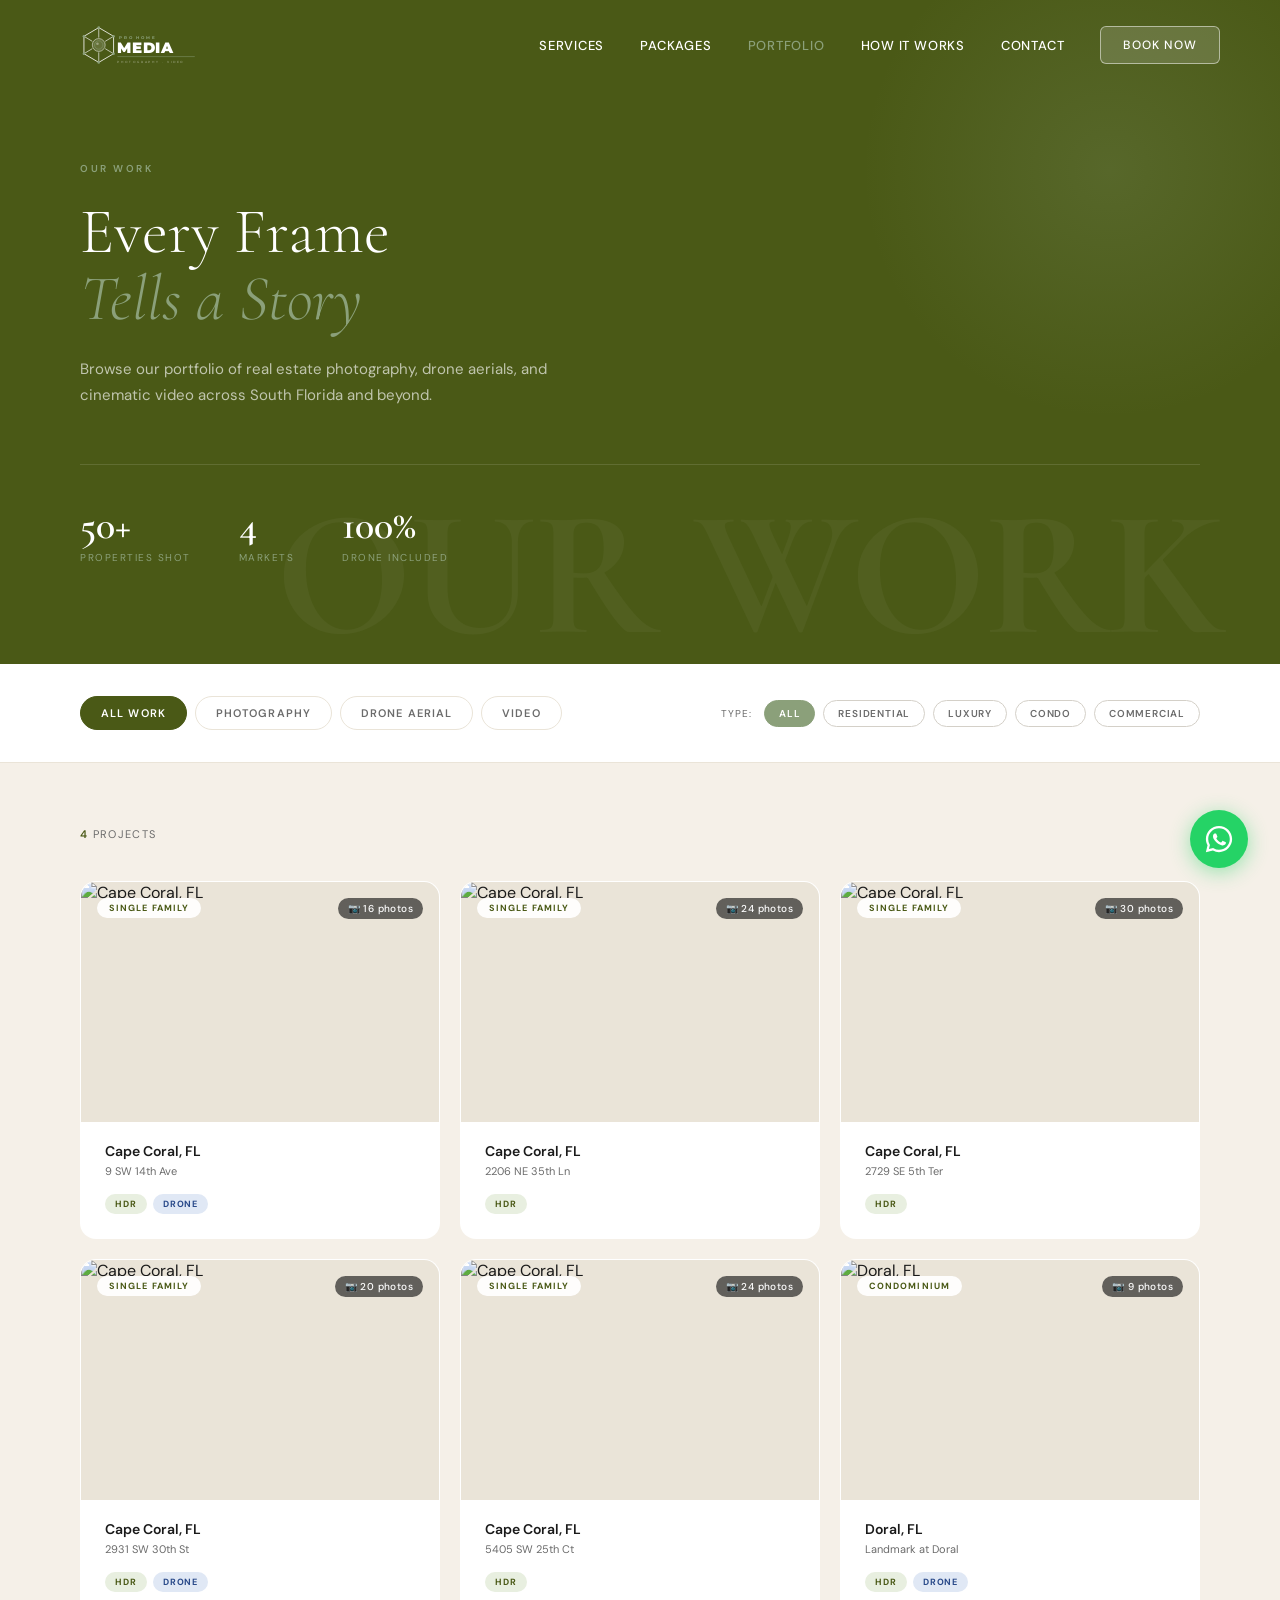
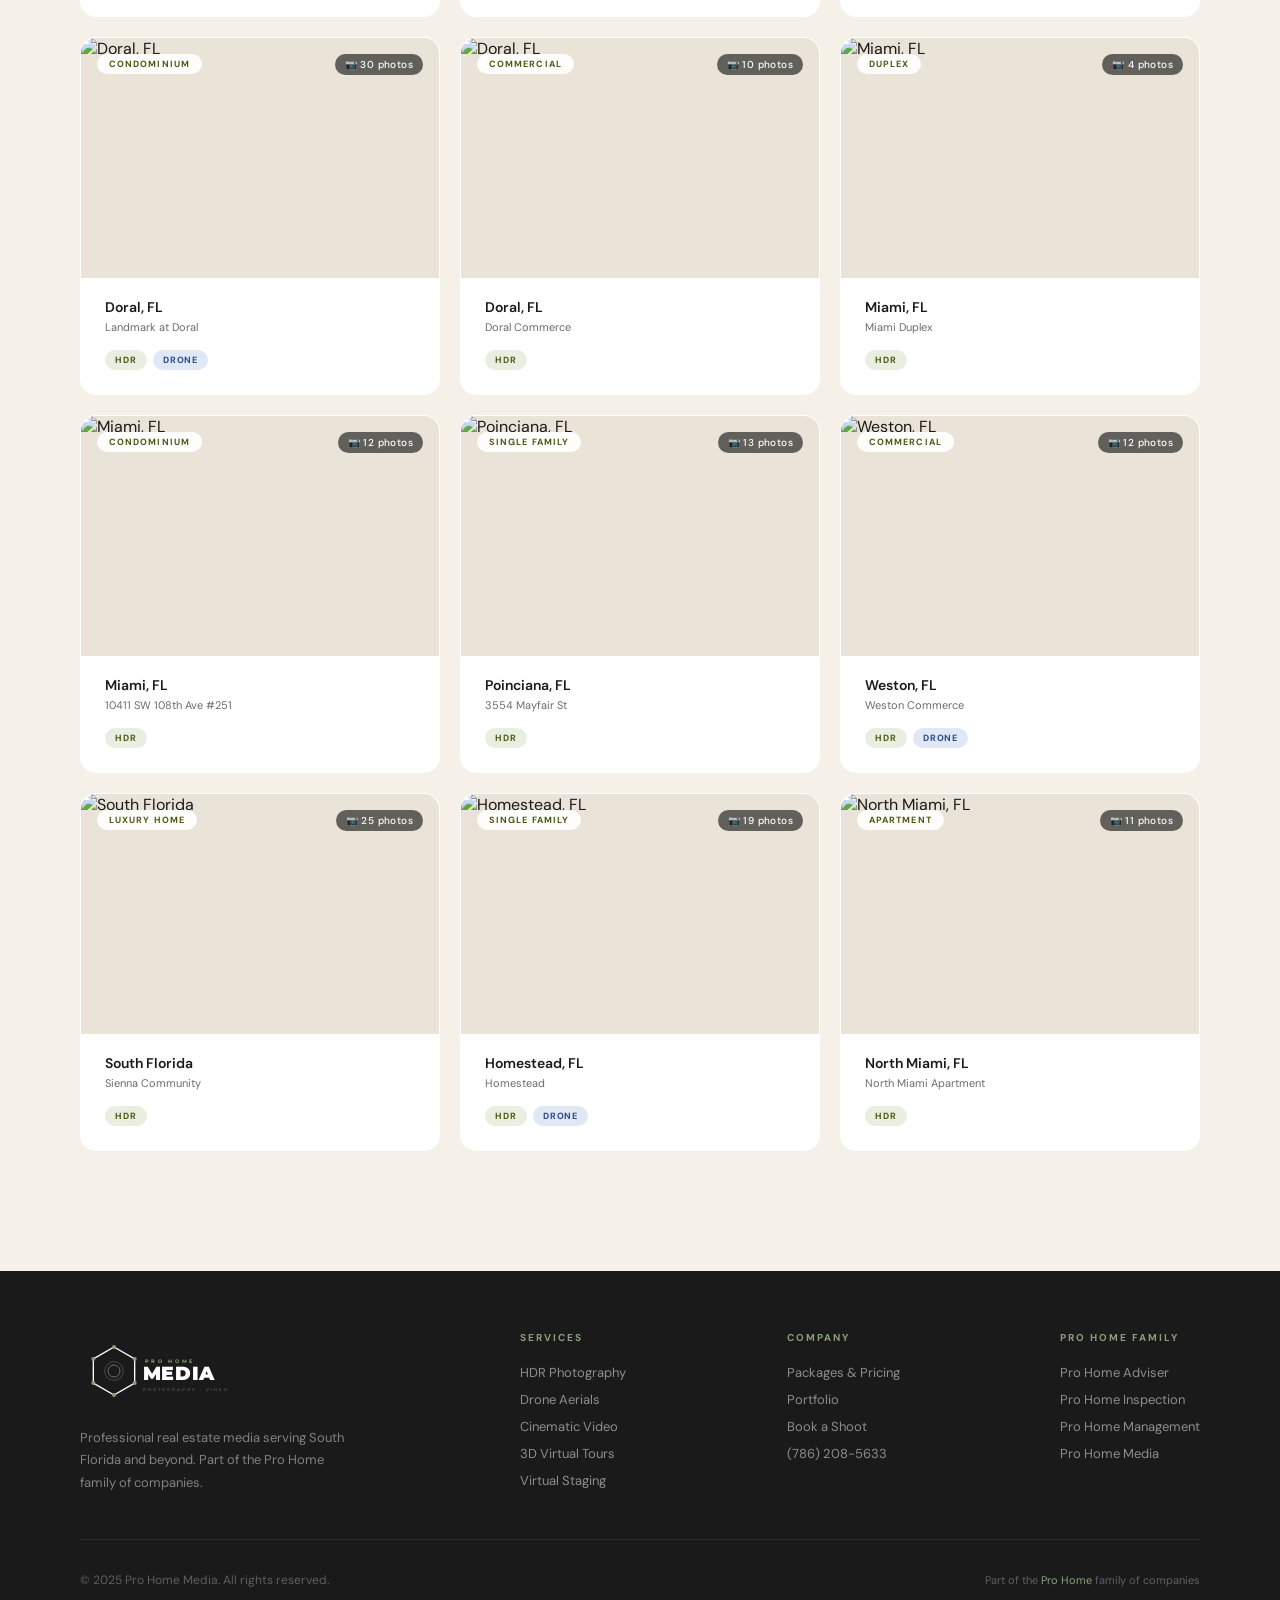
==== commit 8f96c199: "Fix lightbox close button (z-index) and remove leftover cursor code Co-Authored-By: Claude Sonnet 4." ====
--- a/portfolio.html
+++ b/portfolio.html
@@ -42,13 +42,7 @@
   background: var(--cream);
   color: var(--black);
   overflow-x: hidden;
-  cursor: none;
-}
-
-/* Cursor */
-.cursor { width: 12px; height: 12px; background: var(--green); border-radius: 50%; position: fixed; pointer-events: none; z-index: 9999; transform: translate(-50%,-50%); transition: transform .15s ease; }
-.cursor-ring { width: 36px; height: 36px; border: 1.5px solid var(--green); border-radius: 50%; position: fixed; pointer-events: none; z-index: 9998; transform: translate(-50%,-50%); transition: width .3s, height .3s, opacity .3s; }
-.cursor-ring.hover { width: 56px; height: 56px; opacity: .5; }
+}
 
 /* NAV */
 nav {
@@ -297,6 +291,7 @@
 
 .lb-header {
   position: absolute; top: 0; left: 0; right: 0;
+  z-index: 10;
   padding: 20px 32px;
   display: flex; align-items: center; justify-content: space-between;
   background: linear-gradient(to bottom, rgba(0,0,0,.6) 0%, transparent 100%);
@@ -463,8 +458,6 @@
 </head>
 <body>
 
-<div class="cursor" id="cursor"></div>
-<div class="cursor-ring" id="cursorRing"></div>
 
 <!-- NAV -->
 <nav id="navbar">
@@ -1245,23 +1238,6 @@
   if (e.key === 'ArrowRight') next();
 });
 
-// ─── CURSOR ──────────────────────────────────────────────────────────────────
-const cursor = document.getElementById('cursor');
-const ring = document.getElementById('cursorRing');
-let mx = 0, my = 0, rx = 0, ry = 0;
-document.addEventListener('mousemove', e => {
-  mx = e.clientX; my = e.clientY;
-  cursor.style.left = mx + 'px'; cursor.style.top = my + 'px';
-});
-(function animRing() {
-  rx += (mx - rx) * .12; ry += (my - ry) * .12;
-  ring.style.left = rx + 'px'; ring.style.top = ry + 'px';
-  requestAnimationFrame(animRing);
-})();
-document.querySelectorAll('a, button, .listing-card, .lb-btn, .lb-thumb').forEach(el => {
-  el.addEventListener('mouseenter', () => ring.classList.add('hover'));
-  el.addEventListener('mouseleave', () => ring.classList.remove('hover'));
-});
 
 // ─── NAV SCROLL ──────────────────────────────────────────────────────────────
 const navbar = document.getElementById('navbar');
